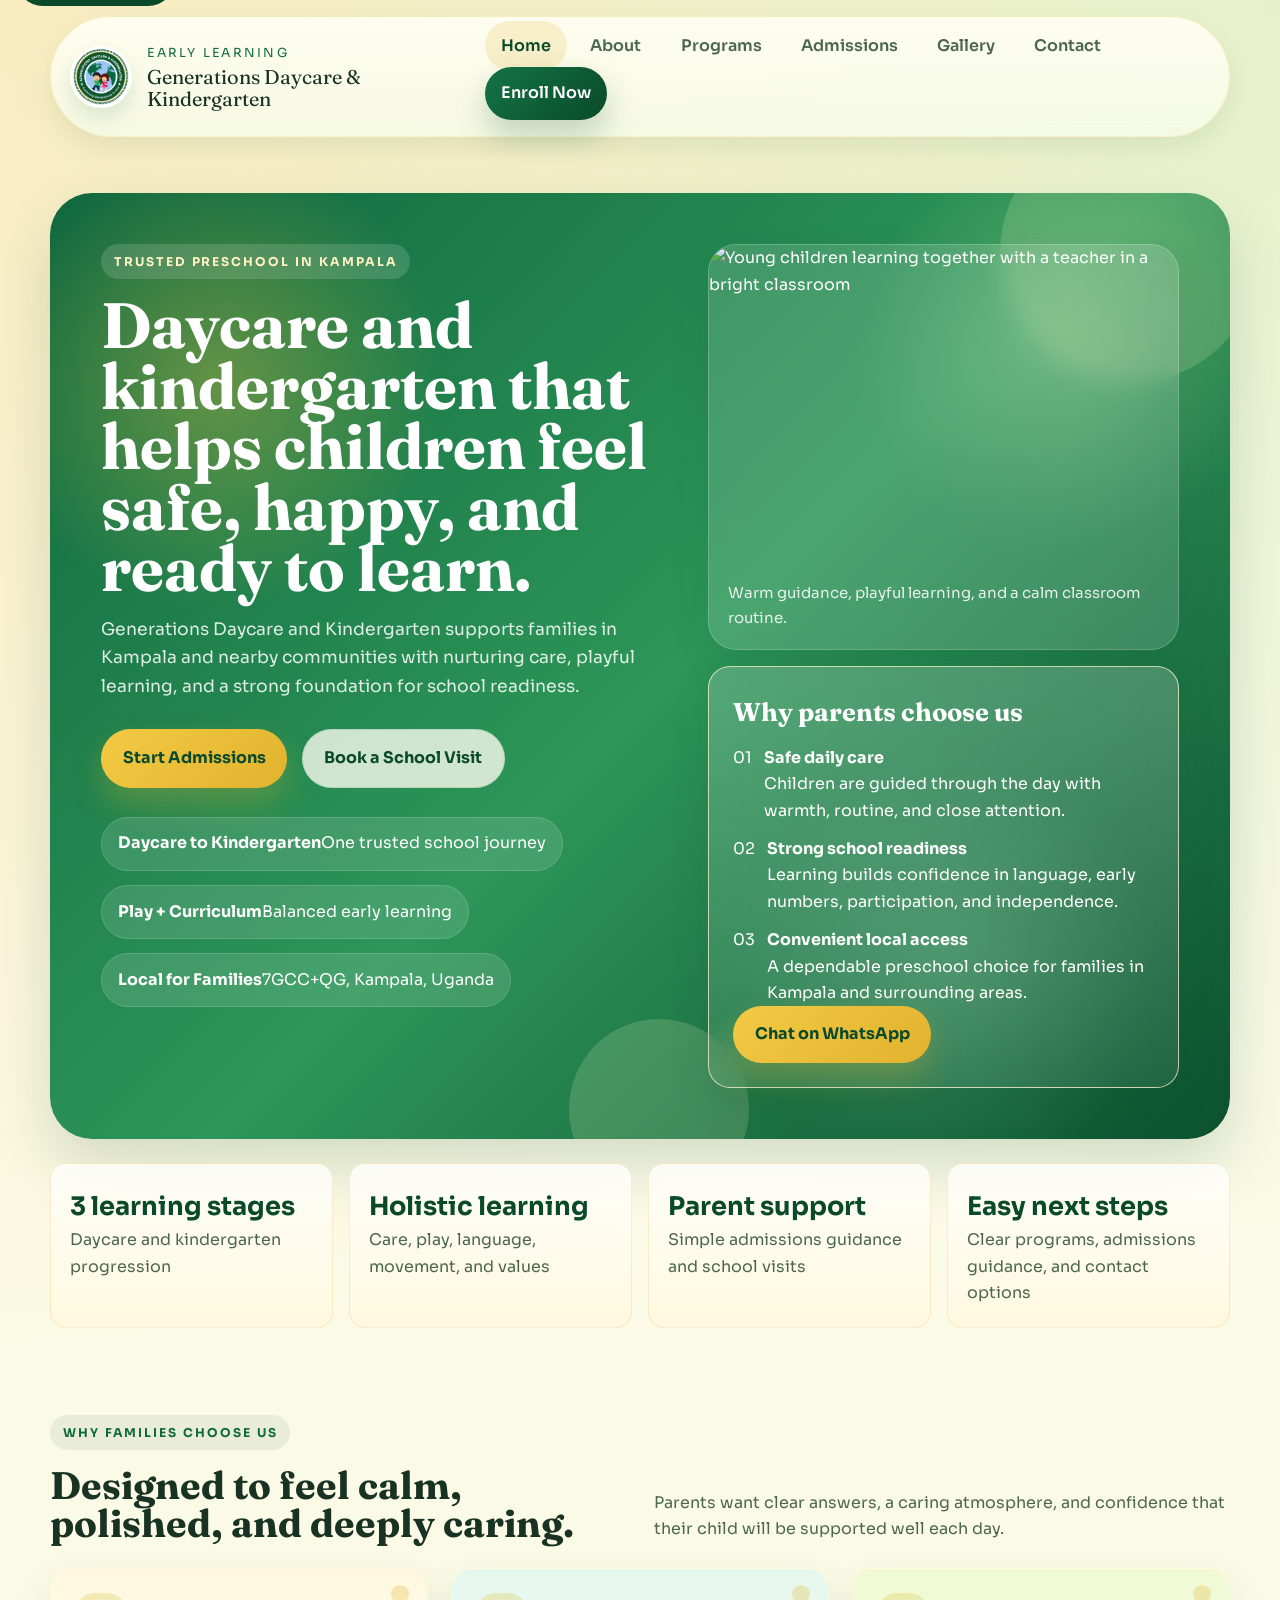
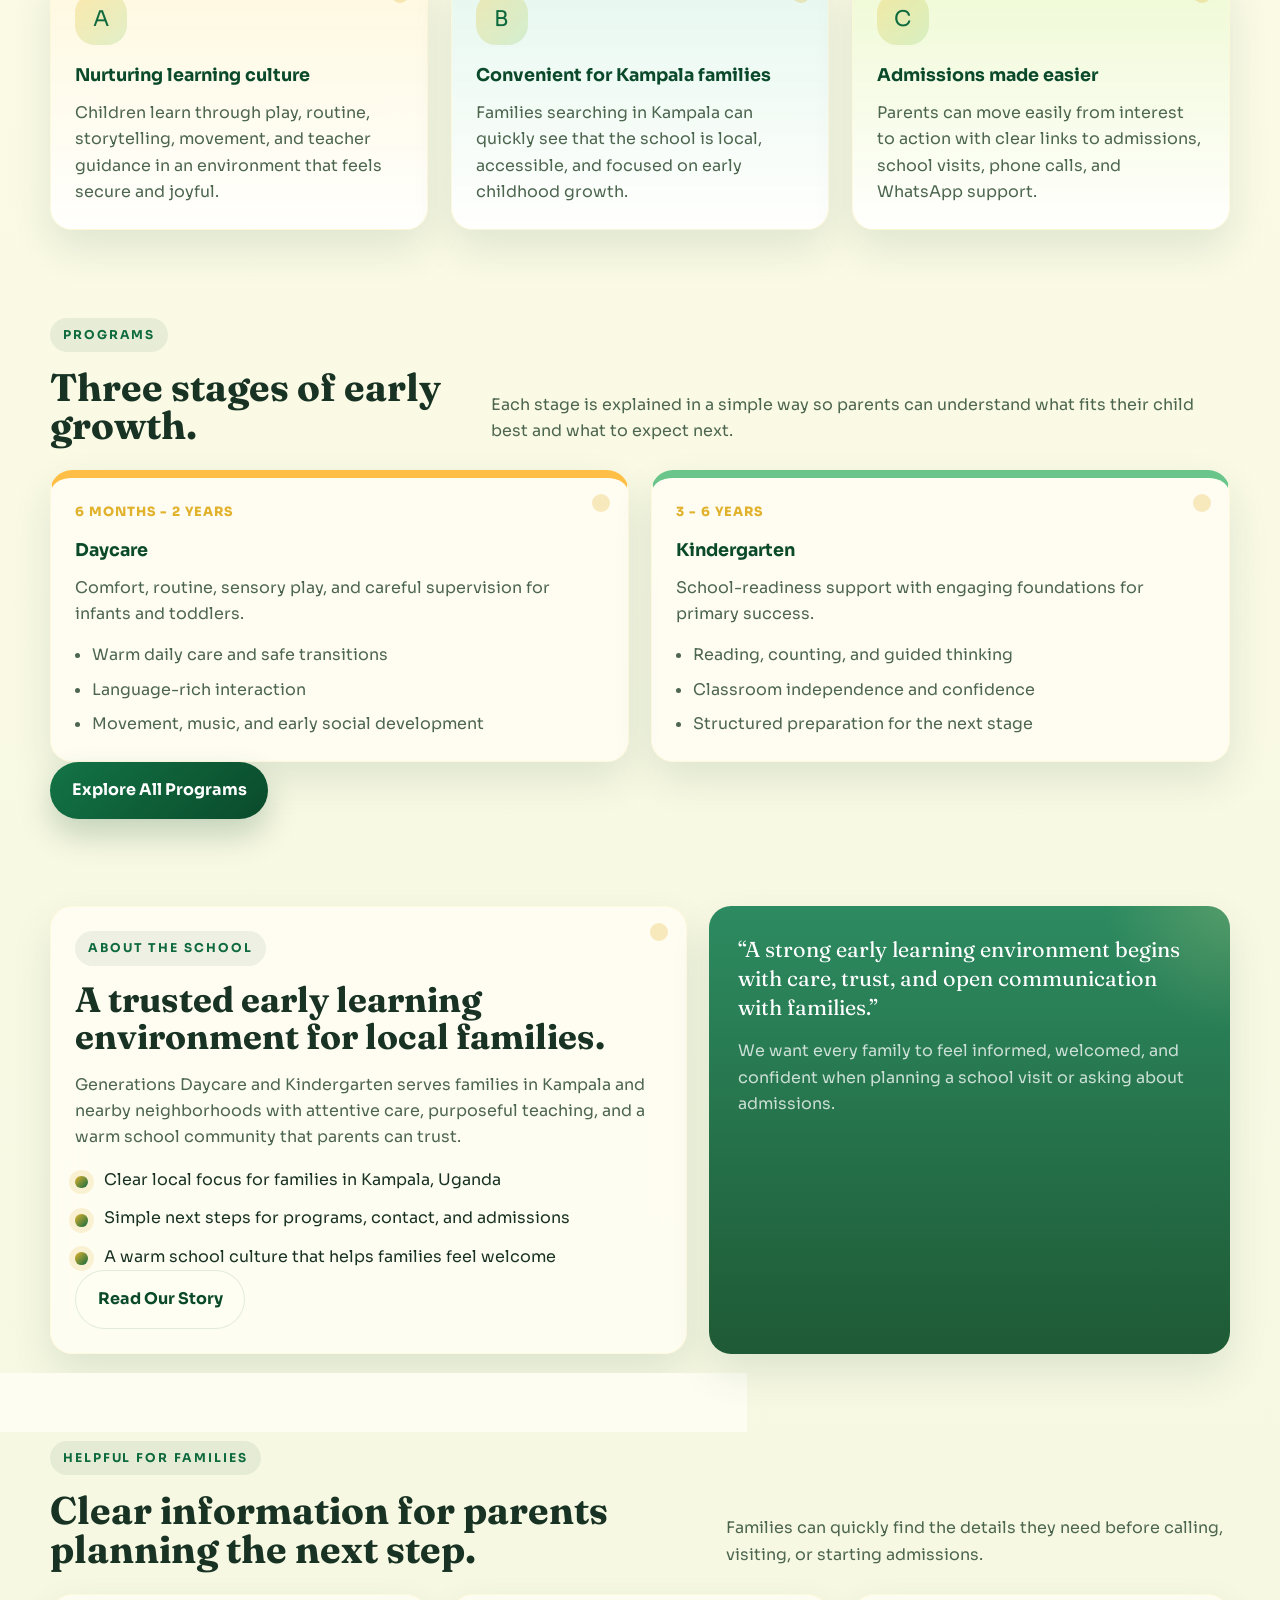
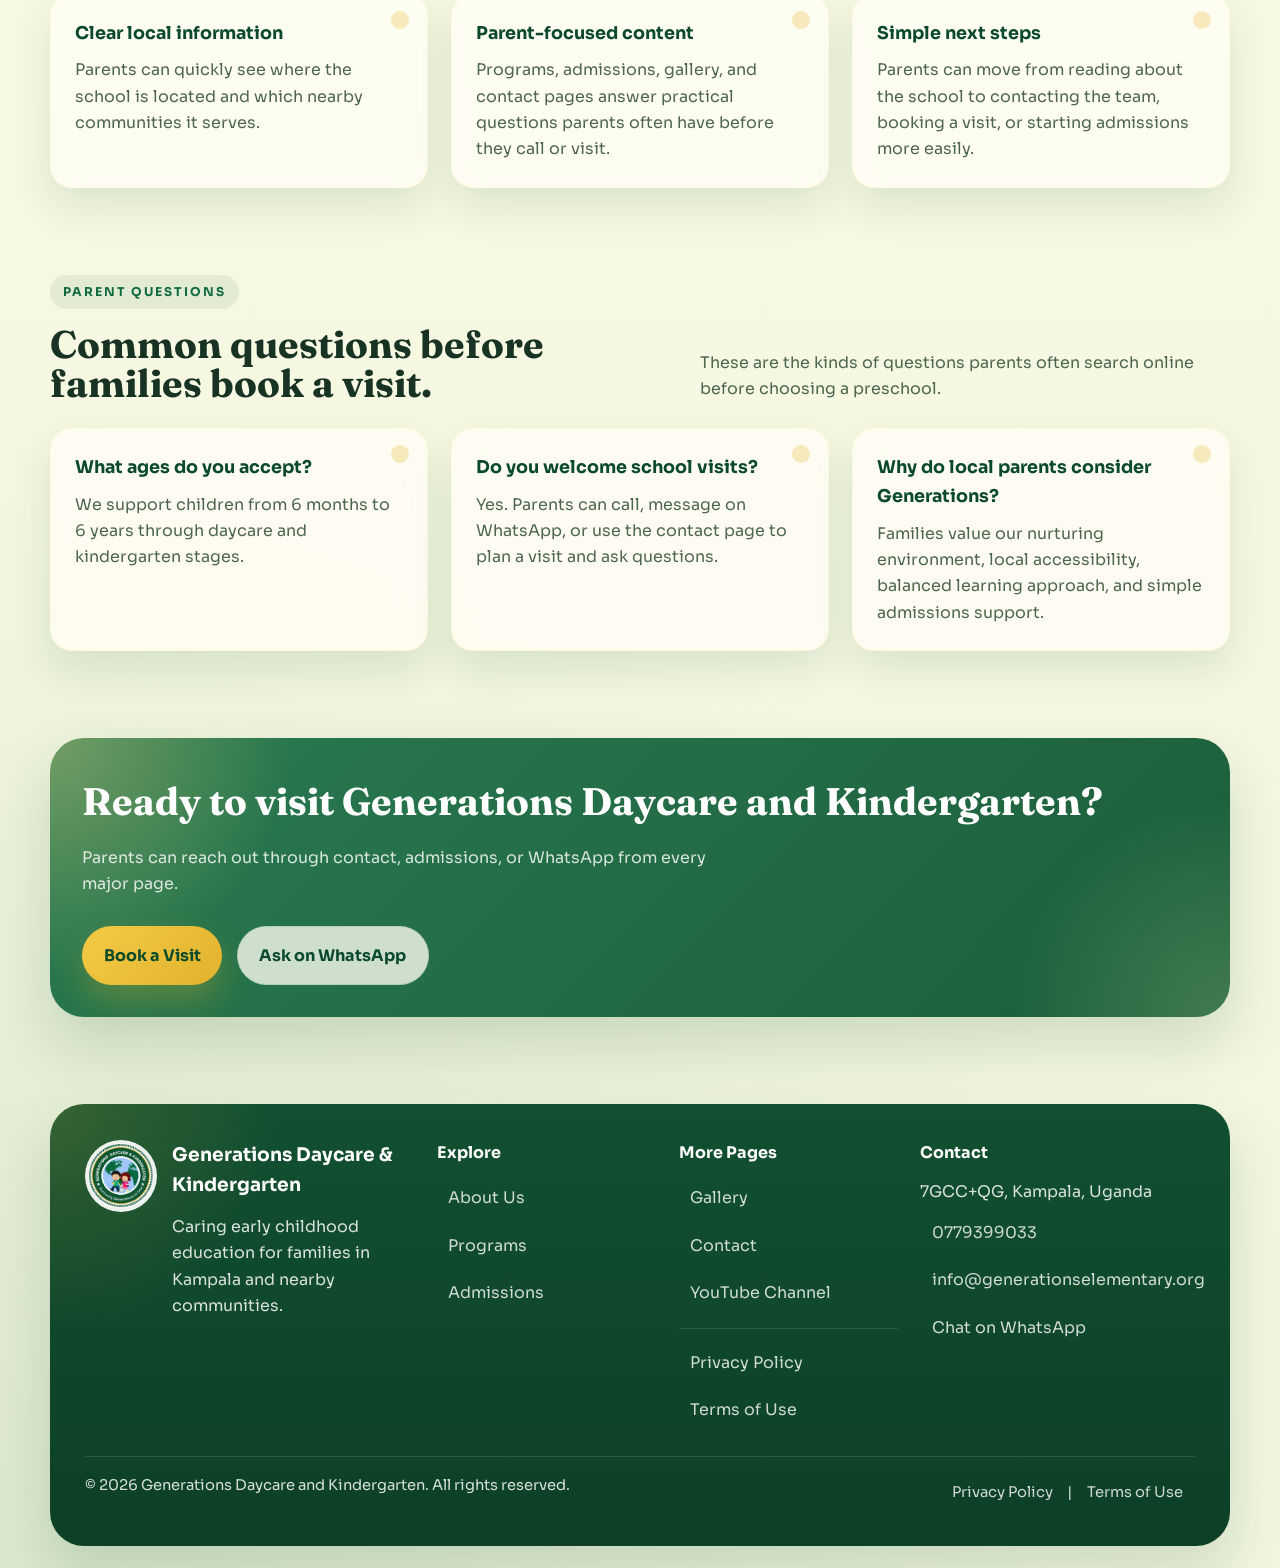
==== index.html @ 91e3a4ac "generations daycare and kindergarten" ====
<!DOCTYPE html>
<html lang="en">
<head>
    <meta charset="UTF-8">
    <meta name="viewport" content="width=device-width, initial-scale=1.0">
    <title>Daycare &amp; Kindergarten in Kampala | Generations Daycare</title>
    <meta name="description" content="Looking for a trusted daycare or kindergarten in Kampala? Generations Daycare and Kindergarten offers nurturing care, playful learning, school readiness, and easy admissions support at 7GCC+QG, Kampala, Uganda.">
    <meta name="keywords" content="daycare in Nalumunye, kindergarten in Bandwe, nursery school Kampala, early childhood education Uganda, Generations Daycare and Kindergarten">
    <meta property="og:title" content="Trusted Daycare &amp; Kindergarten in Kampala | Generations">
    <meta property="og:description" content="Discover a caring preschool in Kampala with daycare, nursery, kindergarten, admissions guidance, and parent-friendly contact options at 7GCC+QG, Kampala, Uganda.">
    <meta property="og:type" content="website">
    <meta property="og:locale" content="en_UG">
    <meta name="theme-color" content="#1e5a35">
    <link rel="preconnect" href="https://fonts.googleapis.com">
    <link rel="preconnect" href="https://fonts.gstatic.com" crossorigin>
    <link href="https://fonts.googleapis.com/css2?family=Fraunces:wght@600;700&family=Sora:wght@400;500;600;700&display=swap" rel="stylesheet">
    <link rel="stylesheet" href="css/styles.css">
    <link rel="stylesheet" href="css/index.css">
    <script type="application/ld+json">
    {
      "@context": "https://schema.org",
      "@type": "Preschool",
      "name": "Generations Daycare and Kindergarten",
      "description": "Early childhood education center in Kampala offering daycare, nursery, and kindergarten programs.",
      "address": {
        "@type": "PostalAddress",
        "streetAddress": "7GCC+QG",
        "addressLocality": "Kampala",
        "addressCountry": "UG"
      },
      "areaServed": ["Kampala", "Uganda"],
      "telephone": "+256779399033",
      "email": "info@generationselementary.org",
      "url": "https://generationselementary.org",
      "sameAs": [
        "https://maps.app.goo.gl/otSAVSasf6trsWTh6?g_st=am",
        "https://www.youtube.com/@GENERATIONSELEMENTARY-y4c"
      ],
      "openingHours": "Mo-Fr 07:30-17:00"
    }
    </script>
    <script type="application/ld+json">
    {
      "@context": "https://schema.org",
      "@type": "FAQPage",
      "mainEntity": [
        {
          "@type": "Question",
          "name": "What age groups does Generations Daycare and Kindergarten serve?",
          "acceptedAnswer": {
            "@type": "Answer",
            "text": "Generations Daycare and Kindergarten serves children from 6 months to 6 years through daycare, nursery, and kindergarten programs."
          }
        },
        {
          "@type": "Question",
          "name": "Where is Generations Daycare and Kindergarten located?",
          "acceptedAnswer": {
            "@type": "Answer",
            "text": "The school serves families in Kampala, Uganda, making it a convenient preschool option for nearby communities."
          }
        },
        {
          "@type": "Question",
          "name": "How can parents ask about admissions or book a visit?",
          "acceptedAnswer": {
            "@type": "Answer",
            "text": "Parents can contact the school by phone, WhatsApp, email, or through the admissions and contact pages to ask questions and plan a school visit."
          }
        }
      ]
    }
    </script>
</head>
<body data-page="home">
    <a class="skip-link" href="#main-content">Skip to content</a>
    <div class="page-shell">
        <header class="site-header">
            <nav class="site-nav" aria-label="Primary">
                <a class="brand" href="index.html">
                    <img class="brand__logo" src="assets/logo.png" alt="Generations Daycare and Kindergarten logo">
                    <span class="brand__text">
                        <span class="brand__eyebrow">Early Learning</span>
                        <span class="brand__name">Generations Daycare &amp; Kindergarten</span>
                    </span>
                </a>
                <button class="nav-toggle" type="button" aria-label="Toggle menu" aria-expanded="false">
                    <span></span>
                    <span></span>
                    <span></span>
                </button>
                <ul class="nav-links">
                    <li><a data-page="home" href="index.html">Home</a></li>
                    <li><a data-page="about" href="about.html">About</a></li>
                    <li><a data-page="programs" href="program.html">Programs</a></li>
                    <li><a data-page="admissions" href="admissions.html">Admissions</a></li>
                    <li><a data-page="gallery" href="gallery.html">Gallery</a></li>
                    <li><a data-page="contact" href="contacts.html">Contact</a></li>
                    <li><a class="button" href="admissions.html">Enroll Now</a></li>
                </ul>
            </nav>
        </header>

        <main id="main-content">
            <section class="hero">
                <div class="container">
                    <div class="hero__panel" data-reveal>
                        <div class="hero__content">
                            <span class="eyebrow">Trusted Preschool In Kampala</span>
                            <h1>Daycare and kindergarten that helps children feel safe, happy, and ready to learn.</h1>
                            <p class="hero__lede">Generations Daycare and Kindergarten supports families in Kampala and nearby communities with nurturing care, playful learning, and a strong foundation for school readiness.</p>
                            <div class="hero__actions">
                                <a class="button-secondary" href="admissions.html">Start Admissions</a>
                                <a class="button-ghost" href="contacts.html">Book a School Visit</a>
                            </div>
                            <ul class="hero-stats">
                                <li><strong>Daycare to Kindergarten</strong><span>One trusted school journey</span></li>
                                <li><strong>Play + Curriculum</strong><span>Balanced early learning</span></li>
                                <li><strong>Local for Families</strong><span>7GCC+QG, Kampala, Uganda</span></li>
                            </ul>
                        </div>
                        <aside class="hero__aside">
                            <figure class="photo-card photo-card--hero">
                                <img src="https://images.unsplash.com/photo-1509062522246-3755977927d7?auto=format&fit=crop&w=900&q=80" alt="Young children learning together with a teacher in a bright classroom">
                                <figcaption>Warm guidance, playful learning, and a calm classroom routine.</figcaption>
                            </figure>
                            <div class="hero-card">
                                <h2>Why parents choose us</h2>
                                <ul>
                                    <li><span>01</span><div><strong>Safe daily care</strong><p>Children are guided through the day with warmth, routine, and close attention.</p></div></li>
                                    <li><span>02</span><div><strong>Strong school readiness</strong><p>Learning builds confidence in language, early numbers, participation, and independence.</p></div></li>
                                    <li><span>03</span><div><strong>Convenient local access</strong><p>A dependable preschool choice for families in Kampala and surrounding areas.</p></div></li>
                                </ul>
                                <a class="button-secondary js-whatsapp-link" href="#">Chat on WhatsApp</a>
                            </div>
                        </aside>
                    </div>
                </div>
            </section>

            <section class="section section--tight">
                <div class="container">
                    <div class="metric-bar" data-reveal>
                        <article class="metric"><strong>3 learning stages</strong><span>Daycare and kindergarten progression</span></article>
                        <article class="metric"><strong>Holistic learning</strong><span>Care, play, language, movement, and values</span></article>
                        <article class="metric"><strong>Parent support</strong><span>Simple admissions guidance and school visits</span></article>
                        <article class="metric"><strong>Easy next steps</strong><span>Clear programs, admissions guidance, and contact options</span></article>
                    </div>
                </div>
            </section>

            <section class="section">
                <div class="container">
                    <div class="section-heading" data-reveal>
                        <div>
                            <span class="eyebrow" style="background: rgba(30, 90, 53, 0.08); color: var(--brand);">Why Families Choose Us</span>
                            <h2>Designed to feel calm, polished, and deeply caring.</h2>
                        </div>
                        <p>Parents want clear answers, a caring atmosphere, and confidence that their child will be supported well each day.</p>
                    </div>
                    <div class="grid-3">
                        <article class="feature-card" data-reveal>
                            <div class="feature-card__icon">A</div>
                            <h3>Nurturing learning culture</h3>
                            <p>Children learn through play, routine, storytelling, movement, and teacher guidance in an environment that feels secure and joyful.</p>
                        </article>
                        <article class="feature-card" data-reveal>
                            <div class="feature-card__icon">B</div>
                            <h3>Convenient for Kampala families</h3>
                            <p>Families searching in Kampala can quickly see that the school is local, accessible, and focused on early childhood growth.</p>
                        </article>
                        <article class="feature-card" data-reveal>
                            <div class="feature-card__icon">C</div>
                            <h3>Admissions made easier</h3>
                            <p>Parents can move easily from interest to action with clear links to admissions, school visits, phone calls, and WhatsApp support.</p>
                        </article>
                    </div>
                </div>
            </section>

            <section class="section">
                <div class="container">
                    <div class="section-heading" data-reveal>
                        <div>
                            <span class="eyebrow" style="background: rgba(30, 90, 53, 0.08); color: var(--brand);">Programs</span>
                            <h2>Three stages of early growth.</h2>
                        </div>
                        <p>Each stage is explained in a simple way so parents can understand what fits their child best and what to expect next.</p>
                    </div>
                    <div class="program-grid">
                        <article class="program-card" data-reveal>
                            <span class="program-card__age">6 months - 2 years</span>
                            <h3>Daycare</h3>
                            <p>Comfort, routine, sensory play, and careful supervision for infants and toddlers.</p>
                            <ul>
                                <li>Warm daily care and safe transitions</li>
                                <li>Language-rich interaction</li>
                                <li>Movement, music, and early social development</li>
                            </ul>
                        </article>
                       
                        <article class="program-card" data-reveal>
                            <span class="program-card__age">3 - 6 years</span>
                            <h3>Kindergarten</h3>
                            <p>School-readiness support with engaging foundations for primary success.</p>
                            <ul>
                                <li>Reading, counting, and guided thinking</li>
                                <li>Classroom independence and confidence</li>
                                <li>Structured preparation for the next stage</li>
                            </ul>
                        </article>
                    </div>
                    <div class="section-actions" data-reveal>
                        <a class="button" href="program.html">Explore All Programs</a>
                    </div>
                </div>
            </section>

            <section class="section">
                <div class="container">
                    <div class="split-panel">
                        <article class="glass-card" data-reveal>
                            <span class="eyebrow" style="background: rgba(30, 90, 53, 0.08); color: var(--brand);">About The School</span>
                            <h2 style="font-family: 'Fraunces', Georgia, serif; font-size: 2.2rem; line-height: 1.05; margin-bottom: 1rem;">A trusted early learning environment for local families.</h2>
                            <p>Generations Daycare and Kindergarten serves families in Kampala and nearby neighborhoods with attentive care, purposeful teaching, and a warm school community that parents can trust.</p>
                            <ul class="check-list" style="margin-top: 1rem;">
                                <li>Clear local focus for families in Kampala, Uganda</li>
                                <li>Simple next steps for programs, contact, and admissions</li>
                                <li>A warm school culture that helps families feel welcome</li>
                            </ul>
                            <div class="section-actions">
                                <a class="button-ghost" href="about.html">Read Our Story</a>
                            </div>
                        </article>
                        <aside class="testimonial" data-reveal>
                            <blockquote>“A strong early learning environment begins with care, trust, and open communication with families.”</blockquote>
                            <p>We want every family to feel informed, welcomed, and confident when planning a school visit or asking about admissions.</p>
                        </aside>
                    </div>
                </div>
            </section>

            <section class="section">
                <div class="container">
                    <div class="section-heading" data-reveal>
                        <div>
                            <span class="eyebrow" style="background: rgba(30, 90, 53, 0.08); color: var(--brand);">Helpful For Families</span>
                            <h2>Clear information for parents planning the next step.</h2>
                        </div>
                        <p>Families can quickly find the details they need before calling, visiting, or starting admissions.</p>
                    </div>
                    <div class="seo-grid">
                        <article class="seo-card" data-reveal>
                            <h3>Clear local information</h3>
                            <p>Parents can quickly see where the school is located and which nearby communities it serves.</p>
                        </article>
                        <article class="seo-card" data-reveal>
                            <h3>Parent-focused content</h3>
                            <p>Programs, admissions, gallery, and contact pages answer practical questions parents often have before they call or visit.</p>
                        </article>
                        <article class="seo-card" data-reveal>
                            <h3>Simple next steps</h3>
                            <p>Parents can move from reading about the school to contacting the team, booking a visit, or starting admissions more easily.</p>
                        </article>
                    </div>
                </div>
            </section>

            <section class="section">
                <div class="container">
                    <div class="section-heading" data-reveal>
                        <div>
                            <span class="eyebrow" style="background: rgba(30, 90, 53, 0.08); color: var(--brand);">Parent Questions</span>
                            <h2>Common questions before families book a visit.</h2>
                        </div>
                        <p>These are the kinds of questions parents often search online before choosing a preschool.</p>
                    </div>
                    <div class="grid-3">
                        <article class="detail-card" data-reveal>
                            <h3>What ages do you accept?</h3>
                            <p>We support children from 6 months to 6 years through daycare and kindergarten stages.</p>
                        </article>
                        <article class="detail-card" data-reveal>
                            <h3>Do you welcome school visits?</h3>
                            <p>Yes. Parents can call, message on WhatsApp, or use the contact page to plan a visit and ask questions.</p>
                        </article>
                        <article class="detail-card" data-reveal>
                            <h3>Why do local parents consider Generations?</h3>
                            <p>Families value our nurturing environment, local accessibility, balanced learning approach, and simple admissions support.</p>
                        </article>
                    </div>
                </div>
            </section>

            <section class="section">
                <div class="container">
                    <div class="cta-band" data-reveal>
                        <h2>Ready to visit Generations Daycare and Kindergarten?</h2>
                        <p>Parents can reach out through contact, admissions, or WhatsApp from every major page.</p>
                        <div class="hero__actions">
                            <a class="button-secondary" href="contacts.html">Book a Visit</a>
                            <a class="button-ghost js-whatsapp-link" href="#">Ask on WhatsApp</a>
                        </div>
                    </div>
                </div>
            </section>
        </main>

        <footer class="footer">
            <div class="footer__inner">
                <div class="footer__grid">
                    <div class="footer-brand">
                        <img class="footer-brand__logo" src="assets/logo.png" alt="Generations Daycare and Kindergarten logo">
                        <div>
                            <h3>Generations Daycare &amp; Kindergarten</h3>
                            <p>Caring early childhood education for families in Kampala and nearby communities.</p>
                        </div>
                    </div>
                    <div>
                        <h4>Explore</h4>
                        <ul class="footer-links">
                            <li><a href="about.html">About Us</a></li>
                            <li><a href="program.html">Programs</a></li>
                            <li><a href="admissions.html">Admissions</a></li>
                        </ul>
                    </div>
                    <div>
                        <h4>More Pages</h4>
                        <ul class="footer-links">
                            <li><a href="gallery.html">Gallery</a></li>
                            <li><a href="contacts.html">Contact</a></li>
                            <li><a href="https://www.youtube.com/@GENERATIONSELEMENTARY-y4c" target="_blank" rel="noopener noreferrer">YouTube Channel</a></li>
                        </ul>
                        <ul class="footer-links footer-links--legal">
                            <li><a href="privacy.html">Privacy Policy</a></li>
                            <li><a href="terms.html">Terms of Use</a></li>
                        </ul>
                    </div>
                    <div>
                        <h4>Contact</h4>
                        <ul class="footer-meta">
                            <li>7GCC+QG, Kampala, Uganda</li>
                            <li><a href="tel:+256779399033">0779399033</a></li>
                            <li><a href="mailto:info@generationselementary.org">info@generationselementary.org</a></li>
                            <li><a class="js-whatsapp-link" href="#">Chat on WhatsApp</a></li>
                        </ul>
                    </div>
                </div>
                <div class="footer__bottom">
                    <p>&copy; 2026 Generations Daycare and Kindergarten. All rights reserved.</p>
                    <p><a href="privacy.html">Privacy Policy</a> | <a href="terms.html">Terms of Use</a></p>
                </div>
            </div>
        </footer>

    </div>
    <script src="js/app.js" defer></script>
</body>
</html>
---- css/styles.css ----
:root {
    --bg: #f7f7e6;
    --surface: rgba(255, 253, 244, 0.88);
    --surface-strong: #fffef3;
    --text: #183223;
    --text-muted: #4d664f;
    --brand: #0f6a3e;
    --brand-deep: #0a4a2b;
    --brand-soft: #d7efcf;
    --accent: #e1b22d;
    --accent-soft: #fff2b0;
    --white: #ffffff;
    --border: rgba(15, 106, 62, 0.15);
    --shadow-lg: 0 28px 60px rgba(10, 74, 43, 0.16);
    --shadow-md: 0 18px 40px rgba(10, 74, 43, 0.11);
    --shadow-sm: 0 12px 24px rgba(10, 74, 43, 0.08);
    --radius-lg: 32px;
    --radius-md: 22px;
    --radius-sm: 16px;
    --container: 1180px;
    --transition: 220ms ease;
}

* {
    box-sizing: border-box;
    margin: 0;
    padding: 0;
}

html {
    scroll-behavior: smooth;
}

body {
    min-height: 100vh;
    font-family: "Sora", "Segoe UI", sans-serif;
    color: var(--text);
    background:
        radial-gradient(circle at top left, rgba(225, 178, 45, 0.22), transparent 28%),
        radial-gradient(circle at top right, rgba(129, 203, 101, 0.2), transparent 26%),
        radial-gradient(circle at bottom left, rgba(15, 106, 62, 0.1), transparent 24%),
        linear-gradient(180deg, #fffce9 0%, #f2f6df 100%);
    line-height: 1.65;
}

body.nav-open {
    overflow: hidden;
}

body::before {
    content: "";
    position: fixed;
    inset: 0;
    background-image:
        linear-gradient(rgba(255, 255, 255, 0.25) 1px, transparent 1px),
        linear-gradient(90deg, rgba(255, 255, 255, 0.2) 1px, transparent 1px);
    background-size: 42px 42px;
    opacity: 0.22;
    pointer-events: none;
    z-index: -2;
}

img {
    max-width: 100%;
    display: block;
}

a {
    color: inherit;
}

button,
input,
select,
textarea {
    font: inherit;
}

.skip-link {
    position: absolute;
    left: 1rem;
    top: -3rem;
    background: var(--brand-deep);
    color: var(--white);
    padding: 0.85rem 1rem;
    border-radius: 999px;
    z-index: 1000;
}

.skip-link:focus {
    top: 1rem;
}

.site-header {
    position: sticky;
    top: 0;
    z-index: 100;
    padding: 1rem 1.25rem 0;
    transition: transform 260ms ease, opacity 260ms ease;
    will-change: transform;
}

.site-nav {
    max-width: var(--container);
    margin: 0 auto;
    padding: 1rem 1.2rem;
    position: relative;
    display: flex;
    align-items: center;
    justify-content: space-between;
    gap: 1rem;
    border: 1px solid rgba(225, 178, 45, 0.18);
    border-radius: 999px;
    background:
        linear-gradient(180deg, rgba(255, 254, 243, 0.92), rgba(246, 251, 230, 0.86));
    backdrop-filter: blur(18px);
    box-shadow: var(--shadow-sm);
}

.brand {
    display: inline-flex;
    align-items: center;
    gap: 0.95rem;
    text-decoration: none;
    min-width: 0;
}

.brand__logo {
    width: 62px;
    height: 62px;
    flex: 0 0 auto;
    object-fit: contain;
    border-radius: 50%;
    background: rgba(255, 255, 255, 0.88);
    box-shadow: 0 10px 20px rgba(10, 74, 43, 0.12);
    padding: 0.18rem;
}

.brand__text {
    min-width: 0;
}

.brand__eyebrow {
    display: block;
    font-size: 0.78rem;
    letter-spacing: 0.18em;
    text-transform: uppercase;
    color: var(--brand);
    margin-bottom: 0.18rem;
}

.brand__name {
    display: block;
    font-family: "Fraunces", Georgia, serif;
    font-size: 1.25rem;
    line-height: 1.1;
}

.nav-toggle {
    display: none;
    width: 48px;
    height: 48px;
    border: 0;
    border-radius: 50%;
    background: var(--brand);
    color: var(--white);
    cursor: pointer;
    transition: transform var(--transition), background var(--transition), box-shadow var(--transition);
    box-shadow: 0 10px 22px rgba(10, 74, 43, 0.18);
}

.nav-toggle span {
    display: block;
    width: 18px;
    height: 2px;
    margin: 4px auto;
    background: currentColor;
    border-radius: 999px;
    transition: transform var(--transition), opacity var(--transition);
}

.nav-toggle:hover,
.nav-toggle:focus-visible {
    background: var(--brand-deep);
    transform: translateY(-1px);
}

.nav-toggle[aria-expanded="true"] {
    background: var(--brand-deep);
}

.nav-toggle[aria-expanded="true"] span:nth-child(1) {
    transform: translateY(6px) rotate(45deg);
}

.nav-toggle[aria-expanded="true"] span:nth-child(2) {
    opacity: 0;
}

.nav-toggle[aria-expanded="true"] span:nth-child(3) {
    transform: translateY(-6px) rotate(-45deg);
}

.nav-links {
    display: flex;
    align-items: center;
    gap: 0.45rem;
    list-style: none;
    flex-wrap: wrap;
}

.nav-links a {
    text-decoration: none;
    padding: 0.85rem 1rem;
    border-radius: 999px;
    color: var(--text-muted);
    font-weight: 600;
    transition: background var(--transition), color var(--transition), transform var(--transition);
}

.nav-links a:not(.button):hover,
.nav-links a:not(.button):focus-visible,
.nav-links a:not(.button).is-active {
    background: rgba(225, 178, 45, 0.18);
    color: var(--brand-deep);
    transform: translateY(-1px);
}

.nav-links .button {
    color: var(--white);
}

.button,
.button-secondary,
.button-ghost {
    display: inline-flex;
    align-items: center;
    justify-content: center;
    gap: 0.6rem;
    text-decoration: none;
    border: 0;
    border-radius: 999px;
    padding: 0.95rem 1.35rem;
    font-weight: 700;
    transition: transform var(--transition), box-shadow var(--transition), background var(--transition), color var(--transition);
}

.button {
    background: linear-gradient(135deg, #137446 0%, var(--brand-deep) 100%);
    color: var(--white);
    box-shadow: 0 16px 32px rgba(10, 74, 43, 0.22);
}

.button-secondary {
    background: linear-gradient(135deg, #f3ca44 0%, var(--accent) 100%);
    color: var(--brand-deep);
    box-shadow: 0 16px 32px rgba(225, 178, 45, 0.28);
}

.button-ghost {
    color: var(--brand-deep);
    background: rgba(255, 254, 243, 0.78);
    border: 1px solid rgba(15, 106, 62, 0.12);
}

.button:hover,
.button-secondary:hover,
.button-ghost:hover,
.button:focus-visible,
.button-secondary:focus-visible,
.button-ghost:focus-visible {
    transform: translateY(-2px);
}

.container {
    width: min(100% - 2rem, var(--container));
    margin: 0 auto;
}

.hero {
    padding: 3.5rem 0 1.5rem;
}

.hero__panel {
    position: relative;
    overflow: hidden;
    display: grid;
    grid-template-columns: 1.1fr 0.9fr;
    gap: 2rem;
    padding: clamp(2rem, 4vw, 4rem);
    border-radius: calc(var(--radius-lg) + 10px);
    background:
        radial-gradient(circle at 80% 15%, rgba(243, 202, 68, 0.38), transparent 20%),
        radial-gradient(circle at 16% 84%, rgba(216, 239, 207, 0.18), transparent 20%),
        linear-gradient(135deg, rgba(10, 74, 43, 0.98), rgba(15, 106, 62, 0.9));
    color: var(--white);
    box-shadow: var(--shadow-lg);
}

.hero__panel::before,
.hero__panel::after {
    content: "";
    position: absolute;
    border-radius: 50%;
    background: rgba(255, 255, 255, 0.07);
}

.hero__panel::before {
    width: 260px;
    height: 260px;
    top: -70px;
    right: -30px;
    animation: floatOrb 8s ease-in-out infinite;
}

.hero__panel::after {
    width: 180px;
    height: 180px;
    bottom: -60px;
    left: 44%;
    animation: floatOrb 10s ease-in-out infinite reverse;
}

.hero__content,
.hero__aside {
    position: relative;
    z-index: 1;
    min-width: 0;
}

.eyebrow {
    display: inline-block;
    margin-bottom: 1rem;
    padding: 0.45rem 0.8rem;
    border-radius: 999px;
    background: rgba(255, 255, 255, 0.14);
    color: #fff3c4;
    text-transform: uppercase;
    letter-spacing: 0.16em;
    font-size: 0.76rem;
    font-weight: 700;
}

.hero h1,
.page-intro h1 {
    font-family: "Fraunces", Georgia, serif;
    font-size: clamp(2.6rem, 5vw, 5rem);
    line-height: 0.95;
    margin-bottom: 1rem;
}

.hero__lede,
.page-intro__lede {
    font-size: 1.08rem;
    max-width: 62ch;
}

.hero__lede {
    color: rgba(255, 255, 255, 0.86);
}

.page-intro__lede,
.section-heading p,
.feature-card p,
.program-card p,
.timeline-card p,
.contact-card p,
.gallery-card p,
.detail-card p,
.seo-card p,
.glass-card p,
.metric span,
.form-note {
    color: var(--text-muted);
}

.hero__actions,
.section-actions,
.hero-stats,
.quick-facts {
    display: flex;
    gap: 0.9rem;
    flex-wrap: wrap;
}

.hero__actions,
.hero-stats {
    margin-top: 1.8rem;
}

.hero-stats,
.quick-facts,
.footer-links,
.footer-meta,
.form-grid,
.nav-links,
.contact-grid,
.program-grid,
.gallery-grid,
.grid-2,
.grid-3,
.grid-4,
.seo-grid {
    list-style: none;
}

.hero-stats li,
.quick-facts li {
    border-radius: 999px;
    padding: 0.8rem 1rem;
    background: rgba(255, 255, 255, 0.12);
    border: 1px solid rgba(255, 255, 255, 0.14);
}

.hero-card,
.glass-card,
.feature-card,
.program-card,
.timeline-card,
.contact-card,
.gallery-card,
.detail-card,
.seo-card {
    border-radius: var(--radius-md);
    background: var(--surface);
    backdrop-filter: blur(16px);
    border: 1px solid rgba(255, 247, 214, 0.72);
    box-shadow: var(--shadow-md);
}

.glass-card,
.feature-card,
.program-card,
.timeline-card,
.contact-card,
.detail-card,
.seo-card {
    position: relative;
}

.glass-card::before,
.feature-card::before,
.program-card::before,
.timeline-card::before,
.contact-card::before,
.detail-card::before,
.seo-card::before {
    content: "";
    position: absolute;
    top: 16px;
    right: 18px;
    width: 18px;
    height: 18px;
    border-radius: 50%;
    background: rgba(225, 178, 45, 0.28);
}

.hero-card,
.glass-card,
.feature-card,
.program-card,
.timeline-card,
.contact-card,
.detail-card,
.seo-card {
    padding: 1.5rem;
}

.hero-card {
    background: linear-gradient(180deg, rgba(255, 255, 255, 0.2), rgba(255, 255, 255, 0.08));
    color: var(--white);
}

.hero-card h2,
.section-heading h2,
.cta-band h2 {
    font-family: "Fraunces", Georgia, serif;
}

.hero-card h2 {
    font-size: 1.6rem;
    margin-bottom: 0.75rem;
}

.photo-card {
    overflow: hidden;
    border-radius: calc(var(--radius-lg) - 4px);
    background: rgba(255, 255, 255, 0.92);
    border: 1px solid rgba(255, 255, 255, 0.2);
    box-shadow: var(--shadow-md);
}

.photo-card img {
    width: 100%;
    min-height: 320px;
    object-fit: cover;
}

.photo-card figcaption {
    padding: 1rem 1.15rem 1.1rem;
    color: var(--text-muted);
    font-size: 0.94rem;
}

.photo-card--hero {
    margin-bottom: 1rem;
    background: rgba(255, 255, 255, 0.14);
    backdrop-filter: blur(12px);
}

.photo-card--hero figcaption {
    color: rgba(255, 255, 255, 0.86);
}

.hero-card ul,
.check-list,
.timeline,
.contact-list {
    list-style: none;
    display: grid;
    gap: 0.75rem;
}

.hero-card li {
    display: flex;
    gap: 0.75rem;
    align-items: flex-start;
}

.grid-2,
.contact-grid {
    display: grid;
    grid-template-columns: repeat(2, minmax(0, 1fr));
    gap: 1.4rem;
}

.grid-3,
.seo-grid,
.gallery-grid {
    display: grid;
    grid-template-columns: repeat(3, minmax(0, 1fr));
    gap: 1.4rem;
}

.program-grid {
    display: grid;
    grid-template-columns: repeat(2, minmax(0, 1fr));
    gap: 1.4rem;
}

.grid-4 {
    display: grid;
    grid-template-columns: repeat(4, minmax(0, 1fr));
    gap: 1.4rem;
}

.section {
    padding: 1.2rem 0 4.25rem;
}

.section--tight {
    padding-top: 0;
}

.section-heading {
    display: flex;
    justify-content: space-between;
    gap: 1rem;
    align-items: end;
    margin-bottom: 1.6rem;
}

.section-heading h2 {
    font-size: clamp(2rem, 3vw, 3.2rem);
    line-height: 1;
}

.section-heading > * {
    min-width: 0;
}

.metric-bar {
    display: flex;
    gap: 1rem;
    flex-wrap: wrap;
}

.metric {
    flex: 1 1 180px;
    padding: 1.3rem 1.2rem;
    border-radius: var(--radius-sm);
    background: linear-gradient(180deg, rgba(255, 255, 245, 0.86), rgba(242, 250, 228, 0.9));
    border: 1px solid var(--border);
}

.metric strong {
    display: block;
    font-size: 1.6rem;
    color: var(--brand-deep);
}

.feature-card__icon,
.contact-card__icon {
    width: 52px;
    height: 52px;
    display: inline-grid;
    place-items: center;
    margin-bottom: 1rem;
    border-radius: 20px;
    background: linear-gradient(135deg, rgba(243, 202, 68, 0.34), rgba(129, 203, 101, 0.24));
    color: var(--brand);
    font-size: 1.35rem;
}

.feature-card h3,
.program-card h3,
.timeline-card h3,
.contact-card h3,
.gallery-card h3,
.detail-card h3,
.seo-card h3 {
    font-size: 1.1rem;
    margin-bottom: 0.6rem;
    color: var(--brand-deep);
}

.page-intro {
    padding: 3.2rem 0 0.8rem;
}

.page-intro__panel {
    padding: clamp(2rem, 4vw, 3.2rem);
    border-radius: calc(var(--radius-lg) + 4px);
    background:
        radial-gradient(circle at 82% 18%, rgba(243, 202, 68, 0.34), transparent 17%),
        radial-gradient(circle at 15% 84%, rgba(129, 203, 101, 0.18), transparent 20%),
        linear-gradient(135deg, rgba(255, 254, 243, 0.94), rgba(240, 248, 222, 0.86));
    border: 1px solid rgba(255, 245, 205, 0.7);
    box-shadow: var(--shadow-md);
}

.split-panel {
    display: grid;
    grid-template-columns: 1.1fr 0.9fr;
    gap: 1.4rem;
}

.split-panel > *,
.grid-2 > *,
.grid-3 > *,
.grid-4 > *,
.program-grid > *,
.gallery-grid > *,
.contact-grid > *,
.seo-grid > *,
.footer__grid > * {
    min-width: 0;
}

.check-list li,
.timeline li,
.contact-list li {
    padding-left: 1.8rem;
    position: relative;
}

.check-list li::before,
.timeline li::before,
.contact-list li::before {
    content: "";
    position: absolute;
    left: 0;
    top: 0.55rem;
    width: 0.8rem;
    height: 0.8rem;
    border-radius: 50%;
    background: linear-gradient(135deg, var(--accent), var(--brand));
    box-shadow: 0 0 0 6px rgba(225, 178, 45, 0.16);
}

.program-card__age {
    display: block;
    margin-bottom: 0.8rem;
    color: var(--accent);
    font-weight: 800;
    text-transform: uppercase;
    letter-spacing: 0.08em;
    font-size: 0.8rem;
}

.program-card ul,
.detail-card ul,
.seo-card ul {
    margin-top: 0.9rem;
    padding-left: 1.05rem;
    color: var(--text-muted);
}

.program-card li + li,
.detail-card li + li,
.seo-card li + li,
.footer-links li + li,
.footer-meta li + li {
    margin-top: 0.5rem;
}

.legal-note {
    margin-top: 1rem;
    font-size: 0.92rem;
    color: var(--text-muted);
}

.legal-note a {
    color: var(--brand-deep);
    font-weight: 700;
}

.testimonial {
    padding: 1.8rem;
    border-radius: var(--radius-md);
    background:
        radial-gradient(circle at top right, rgba(243, 202, 68, 0.22), transparent 18%),
        linear-gradient(180deg, rgba(15, 106, 62, 0.97), rgba(10, 74, 43, 0.94));
    color: var(--white);
    box-shadow: var(--shadow-md);
}

.testimonial blockquote {
    font-family: "Fraunces", Georgia, serif;
    font-size: 1.35rem;
    line-height: 1.35;
}

.testimonial p {
    margin-top: 1rem;
    color: rgba(255, 255, 255, 0.76);
}

.gallery-card {
    overflow: hidden;
    padding: 0;
}

.gallery-card__visual {
    position: relative;
    min-height: 220px;
    padding: 1.5rem;
    display: flex;
    align-items: end;
    overflow: hidden;
}

.gallery-card__visual img {
    position: absolute;
    inset: 0;
    width: 100%;
    height: 100%;
    object-fit: cover;
}

.gallery-card__visual::before {
    content: "";
    position: absolute;
    inset: 0;
    background: linear-gradient(180deg, rgba(10, 74, 43, 0.06), rgba(10, 74, 43, 0.62));
}

.gallery-card__visual .eyebrow {
    position: relative;
    z-index: 1;
}

.gallery-card__body {
    padding: 1.35rem 1.4rem 1.5rem;
}

.form-panel {
    padding: 1.6rem;
}

.form-grid {
    display: grid;
    grid-template-columns: repeat(2, minmax(0, 1fr));
    gap: 1rem;
}

.field {
    display: grid;
    gap: 0.45rem;
}

.field--full {
    grid-column: 1 / -1;
}

.field label {
    font-weight: 700;
    color: var(--brand-deep);
}

.field small {
    color: var(--text-muted);
    font-size: 0.86rem;
    line-height: 1.45;
}

.field input,
.field select,
.field textarea {
    width: 100%;
    padding: 0.95rem 1rem;
    border-radius: 18px;
    border: 1px solid rgba(18, 59, 35, 0.14);
    background: rgba(255, 255, 255, 0.88);
    color: var(--text);
    outline: none;
    transition: border-color var(--transition), box-shadow var(--transition), background var(--transition);
}

.field input::placeholder,
.field textarea::placeholder {
    color: rgba(77, 102, 79, 0.72);
}

.field input:focus,
.field select:focus,
.field textarea:focus {
    border-color: rgba(15, 106, 62, 0.32);
    background: rgba(255, 255, 255, 0.98);
    box-shadow: 0 0 0 4px rgba(15, 106, 62, 0.08);
}

.field textarea {
    min-height: 140px;
    resize: vertical;
}

.form-shell {
    display: grid;
    gap: 1.35rem;
}

.form-section {
    border: 1px solid rgba(15, 106, 62, 0.12);
    border-radius: 24px;
    padding: 1.1rem;
    background: rgba(255, 255, 255, 0.56);
}

.form-section legend {
    padding: 0 0.5rem;
    font-family: "Fraunces", Georgia, serif;
    font-size: 1.02rem;
    color: var(--brand-deep);
}

.form-actions {
    display: flex;
    flex-wrap: wrap;
    align-items: center;
    gap: 0.9rem;
}

.form-status {
    min-height: 1.4rem;
    color: var(--brand-deep);
    font-size: 0.92rem;
}

.form-status.is-success {
    color: var(--brand-deep);
}

.form-status.is-error {
    color: #9b2c2c;
}

.form-sidecard {
    display: grid;
    gap: 1rem;
    padding: 1.4rem;
    border-radius: var(--radius-md);
    background: linear-gradient(180deg, rgba(255, 254, 246, 0.9), rgba(244, 249, 231, 0.84));
    border: 1px solid rgba(15, 106, 62, 0.1);
}

.form-sidecard ul {
    list-style: none;
    display: grid;
    gap: 0.7rem;
}

.form-sidecard li {
    padding-left: 1.1rem;
    position: relative;
}

.form-sidecard li::before {
    content: "";
    position: absolute;
    left: 0;
    top: 0.72rem;
    width: 0.42rem;
    height: 0.42rem;
    border-radius: 50%;
    background: var(--accent);
}

.map-card iframe {
    width: 100%;
    min-height: 360px;
    border: 0;
    border-radius: var(--radius-md);
}

.cta-band {
    padding: 2rem;
    border-radius: calc(var(--radius-lg) + 2px);
    background:
        radial-gradient(circle at top left, rgba(243, 202, 68, 0.3), transparent 22%),
        radial-gradient(circle at bottom right, rgba(215, 239, 207, 0.14), transparent 20%),
        linear-gradient(135deg, #0d5a34, #127546);
    color: var(--white);
    box-shadow: var(--shadow-lg);
}

.cta-band h2 {
    font-size: clamp(1.9rem, 3vw, 3rem);
    margin-bottom: 0.7rem;
}

.cta-band p {
    color: rgba(255, 255, 255, 0.82);
    max-width: 54ch;
}

.footer {
    margin-top: 1.2rem;
    padding: 0 1rem 1.4rem;
}

.footer__inner {
    width: min(100%, var(--container));
    margin: 0 auto;
    padding: 2.2rem;
    border-radius: calc(var(--radius-lg) + 2px);
    background:
        radial-gradient(circle at top left, rgba(243, 202, 68, 0.16), transparent 18%),
        linear-gradient(180deg, rgba(10, 74, 43, 0.97), rgba(8, 60, 34, 0.98));
    color: rgba(255, 255, 255, 0.84);
    box-shadow: var(--shadow-lg);
}

.footer__grid {
    display: grid;
    grid-template-columns: 1.2fr 0.8fr 0.8fr 1fr;
    gap: 1.4rem;
}

.footer h3,
.footer h4 {
    color: var(--white);
    margin-bottom: 0.8rem;
}

.footer a {
    text-decoration: none;
    transition: color var(--transition), background var(--transition), transform var(--transition), box-shadow var(--transition), border-color var(--transition);
}

.footer-links a,
.footer-meta a,
.footer__bottom a {
    display: inline-flex;
    align-items: center;
    gap: 0.35rem;
    padding: 0.35rem 0.65rem;
    border-radius: 999px;
    color: rgba(255, 255, 255, 0.8);
    border: 1px solid transparent;
}

.footer-links a:hover,
.footer-meta a:hover,
.footer__bottom a:hover,
.footer-links a:focus-visible,
.footer-meta a:focus-visible,
.footer__bottom a:focus-visible {
    color: var(--white);
    background: rgba(255, 255, 255, 0.1);
    border-color: rgba(255, 255, 255, 0.16);
    transform: translateY(-1px);
}

.footer-links a:active,
.footer-meta a:active,
.footer__bottom a:active {
    transform: translateY(0);
    background: rgba(243, 202, 68, 0.18);
    border-color: rgba(243, 202, 68, 0.28);
}

.footer-links a.is-active,
.footer-meta a.is-active,
.footer__bottom a.is-active {
    color: var(--white);
    background: linear-gradient(135deg, rgba(243, 202, 68, 0.22), rgba(255, 255, 255, 0.08));
    border-color: rgba(243, 202, 68, 0.34);
    box-shadow: 0 10px 18px rgba(0, 0, 0, 0.12);
}

.footer-links--legal {
    margin-top: 0.9rem;
    padding-top: 0.9rem;
    border-top: 1px solid rgba(255, 255, 255, 0.12);
}

.footer-brand {
    display: flex;
    align-items: flex-start;
    gap: 0.9rem;
}

.footer-brand__logo {
    width: 72px;
    height: 72px;
    flex: 0 0 auto;
    border-radius: 50%;
    background: rgba(255, 255, 255, 0.92);
    padding: 0.2rem;
}

.footer__bottom {
    margin-top: 1.6rem;
    padding-top: 1rem;
    border-top: 1px solid rgba(255, 255, 255, 0.12);
    display: flex;
    justify-content: space-between;
    gap: 1rem;
    flex-wrap: wrap;
    font-size: 0.92rem;
}

@media (max-width: 1180px) {
    .hero__panel {
        gap: 1.5rem;
        padding: clamp(1.75rem, 3vw, 3rem);
    }

    .footer__grid {
        grid-template-columns: 1.15fr 0.85fr 0.85fr 1fr;
    }
}

.reveal {
    opacity: 0;
    transform: translateY(24px);
    transition: opacity 700ms ease, transform 700ms ease;
}

.reveal.is-visible {
    opacity: 1;
    transform: translateY(0);
}

@keyframes floatOrb {
    0%,
    100% {
        transform: translate3d(0, 0, 0);
    }
    50% {
        transform: translate3d(0, 16px, 0);
    }
}

@media (max-width: 980px) {
    .site-header.is-hidden {
        transform: translateY(calc(-100% - 0.75rem));
        opacity: 0.98;
    }

    body.nav-open::after {
        content: "";
        position: fixed;
        inset: 0;
        background: rgba(24, 50, 35, 0.18);
        backdrop-filter: blur(6px);
        z-index: 90;
    }

    .hero__panel,
    .grid-2,
    .grid-3,
    .grid-4,
    .contact-grid,
    .program-grid,
    .seo-grid,
    .gallery-grid,
    .split-panel,
    .footer__grid {
        grid-template-columns: 1fr;
    }

    .section-heading {
        align-items: start;
        flex-direction: column;
    }

    .section-heading h2 {
        max-width: 16ch;
    }

    .hero h1,
    .page-intro h1 {
        font-size: clamp(2.35rem, 7vw, 4rem);
    }

    .hero__lede,
    .page-intro__lede {
        font-size: 1rem;
    }

    .hero-stats li,
    .quick-facts li {
        border-radius: 22px;
    }

    .photo-card img {
        min-height: 280px;
    }

    .form-section,
    .form-sidecard,
    .timeline-card,
    .detail-card,
    .feature-card,
    .program-card,
    .contact-card,
    .seo-card,
    .glass-card {
        padding: 1.25rem;
    }

    .map-card iframe {
        min-height: 300px;
    }

    .site-nav {
        border-radius: 30px;
        align-items: center;
        flex-wrap: nowrap;
    }

    .brand {
        width: auto;
        flex: 1 1 auto;
        min-width: 0;
    }

    .nav-toggle {
        display: inline-grid;
        place-items: center;
        flex: 0 0 auto;
        position: relative;
        z-index: 2;
    }

    .nav-links {
        position: absolute;
        top: calc(100% + 0.75rem);
        left: 0;
        right: 0;
        width: 100%;
        display: flex;
        flex-direction: column;
        align-items: stretch;
        gap: 0.35rem;
        padding: 0.85rem;
        border: 1px solid rgba(15, 106, 62, 0.12);
        border-radius: 24px;
        background: linear-gradient(180deg, rgba(255, 254, 243, 0.98), rgba(244, 249, 229, 0.96));
        box-shadow: 0 22px 42px rgba(10, 74, 43, 0.16);
        backdrop-filter: blur(18px);
        opacity: 0;
        visibility: hidden;
        pointer-events: none;
        transform: translateY(-10px) scale(0.98);
        transform-origin: top center;
        transition: opacity var(--transition), transform var(--transition), visibility var(--transition);
        max-height: min(70vh, 420px);
        overflow-y: auto;
        z-index: 101;
    }

    .nav-links.is-open {
        opacity: 1;
        visibility: visible;
        pointer-events: auto;
        transform: translateY(0) scale(1);
    }

    .nav-links a,
    .nav-links .button {
        width: 100%;
        justify-content: center;
        border-radius: 18px;
        padding-block: 0.95rem;
    }

    .nav-links a:not(.button) {
        background: rgba(255, 255, 255, 0.72);
    }

    .nav-links .button {
        margin-top: 0.3rem;
    }
}

@media (max-width: 720px) {
    .site-header {
        padding-inline: 0.8rem;
    }

    .hero {
        padding-top: 2.1rem;
        padding-bottom: 1rem;
    }

    .container {
        width: min(100% - 1.2rem, var(--container));
    }

    .site-nav {
        padding: 0.85rem 0.95rem;
        border-radius: 24px;
    }

    .brand {
        gap: 0.7rem;
    }

    .brand__logo {
        width: 54px;
        height: 54px;
    }

    .brand__name {
        font-size: 1.02rem;
    }

    .brand__eyebrow {
        font-size: 0.68rem;
        letter-spacing: 0.14em;
    }

    .nav-links {
        top: calc(100% + 0.65rem);
        border-radius: 20px;
        padding: 0.75rem;
    }

    .hero__panel,
    .page-intro__panel,
    .cta-band,
    .footer__inner {
        border-radius: 24px;
    }

    .hero__panel {
        padding: 1.35rem;
        gap: 1.15rem;
    }

    .hero h1,
    .page-intro h1 {
        font-size: clamp(2rem, 8vw, 3rem);
        line-height: 1;
    }

    .hero__actions,
    .section-actions {
        gap: 0.7rem;
    }

    .hero__actions .button,
    .hero__actions .button-secondary,
    .hero__actions .button-ghost,
    .section-actions .button,
    .section-actions .button-secondary,
    .section-actions .button-ghost {
        width: 100%;
    }

    .hero-stats {
        gap: 0.7rem;
    }

    .hero-stats li,
    .quick-facts li {
        width: 100%;
        border-radius: 20px;
    }

    .page-intro {
        padding-top: 2.4rem;
    }

    .page-intro__panel,
    .cta-band,
    .form-panel,
    .form-sidecard {
        padding: 1.25rem;
    }

    .section {
        padding: 1rem 0 3.2rem;
    }

    .section-heading {
        margin-bottom: 1.2rem;
    }

    .section-heading h2 {
        font-size: clamp(1.7rem, 7vw, 2.4rem);
        max-width: none;
    }

    .form-grid {
        grid-template-columns: 1fr;
    }

    .form-actions {
        align-items: stretch;
    }

    .form-actions .button {
        width: 100%;
    }

    .photo-card img,
    .gallery-card__visual,
    .map-card iframe {
        min-height: 240px;
    }

    .metric {
        flex-basis: 100%;
    }

    .metric strong {
        font-size: 1.35rem;
    }

    .footer__inner {
        padding: 1.5rem;
    }

    .footer-brand {
        align-items: center;
    }

    .footer-brand__logo {
        width: 62px;
        height: 62px;
    }

    .footer__bottom {
        flex-direction: column;
        align-items: flex-start;
    }
}

@media (max-width: 560px) {
    body {
        line-height: 1.55;
    }

    .site-header {
        padding-top: 0.75rem;
        padding-inline: 0.55rem;
    }

    .container {
        width: min(100% - 0.85rem, var(--container));
    }

    .site-nav {
        padding: 0.72rem 0.8rem;
    }

    .brand__logo {
        width: 48px;
        height: 48px;
    }

    .brand__name {
        font-size: 0.92rem;
    }

    .nav-toggle {
        width: 44px;
        height: 44px;
    }

    .hero__panel,
    .page-intro__panel,
    .cta-band,
    .footer__inner,
    .form-panel,
    .form-sidecard {
        padding: 1rem;
    }

    .hero h1,
    .page-intro h1 {
        font-size: clamp(1.75rem, 8.2vw, 2.5rem);
    }

    .eyebrow {
        font-size: 0.68rem;
        letter-spacing: 0.12em;
        padding: 0.4rem 0.7rem;
    }

    .button,
    .button-secondary,
    .button-ghost {
        width: 100%;
        padding: 0.9rem 1rem;
    }

    .hero-card,
    .glass-card,
    .feature-card,
    .program-card,
    .timeline-card,
    .contact-card,
    .detail-card,
    .seo-card {
        padding: 1rem;
    }

    .form-section {
        padding: 0.9rem;
        border-radius: 18px;
    }

    .field input,
    .field select,
    .field textarea {
        padding: 0.9rem;
        border-radius: 16px;
    }

    .photo-card img,
    .gallery-card__visual,
    .map-card iframe {
        min-height: 210px;
    }

    .gallery-card__body {
        padding: 1.05rem;
    }

    .footer-links a,
    .footer-meta a,
    .footer__bottom a {
        padding-inline: 0.45rem;
    }
}

@media (prefers-reduced-motion: reduce) {
    html {
        scroll-behavior: auto;
    }

    *,
    *::before,
    *::after {
        animation-duration: 0.01ms !important;
        animation-iteration-count: 1 !important;
        transition-duration: 0.01ms !important;
    }

    .reveal {
        opacity: 1;
        transform: none;
    }
}
---- css/index.css ----
body[data-page="home"] {
    --page-tint: #fff7d9;
}

body[data-page="home"] .hero__panel {
    background:
        radial-gradient(circle at 14% 20%, rgba(243, 202, 68, 0.34), transparent 18%),
        radial-gradient(circle at 86% 16%, rgba(214, 241, 175, 0.26), transparent 16%),
        radial-gradient(circle at 76% 82%, rgba(154, 220, 183, 0.24), transparent 18%),
        linear-gradient(135deg, #10683e 0%, #2d9658 52%, #0c512f 100%);
}

body[data-page="home"] .hero__panel::before,
body[data-page="home"] .hero__panel::after {
    background: rgba(255, 244, 199, 0.16);
}

body[data-page="home"] .metric {
    background: linear-gradient(180deg, rgba(255, 255, 255, 0.78), rgba(255, 248, 222, 0.92));
    border-color: rgba(217, 164, 65, 0.2);
}

body[data-page="home"] .feature-card:nth-child(1) {
    background: linear-gradient(180deg, rgba(255, 248, 222, 0.96), rgba(255, 255, 255, 0.9));
}

body[data-page="home"] .feature-card:nth-child(2) {
    background: linear-gradient(180deg, rgba(228, 247, 238, 0.96), rgba(255, 255, 255, 0.9));
}

body[data-page="home"] .feature-card:nth-child(3) {
    background: linear-gradient(180deg, rgba(238, 249, 210, 0.96), rgba(255, 255, 255, 0.9));
}

body[data-page="home"] .program-card:nth-child(1) {
    border-top: 8px solid #ffbf47;
}

body[data-page="home"] .program-card:nth-child(2) {
    border-top: 8px solid #69c58a;
}

body[data-page="home"] .program-card:nth-child(3) {
    border-top: 8px solid #98c43c;
}

body[data-page="home"] .testimonial {
    background:
        radial-gradient(circle at top right, rgba(255, 229, 142, 0.18), transparent 18%),
        linear-gradient(180deg, #2d8b61, #1e5a35);
}

body[data-page="home"] .cta-band {
    background:
        radial-gradient(circle at top left, rgba(255, 225, 138, 0.34), transparent 20%),
        radial-gradient(circle at bottom right, rgba(214, 241, 175, 0.2), transparent 18%),
        linear-gradient(135deg, #2a7b51, #1c5d3a);
}
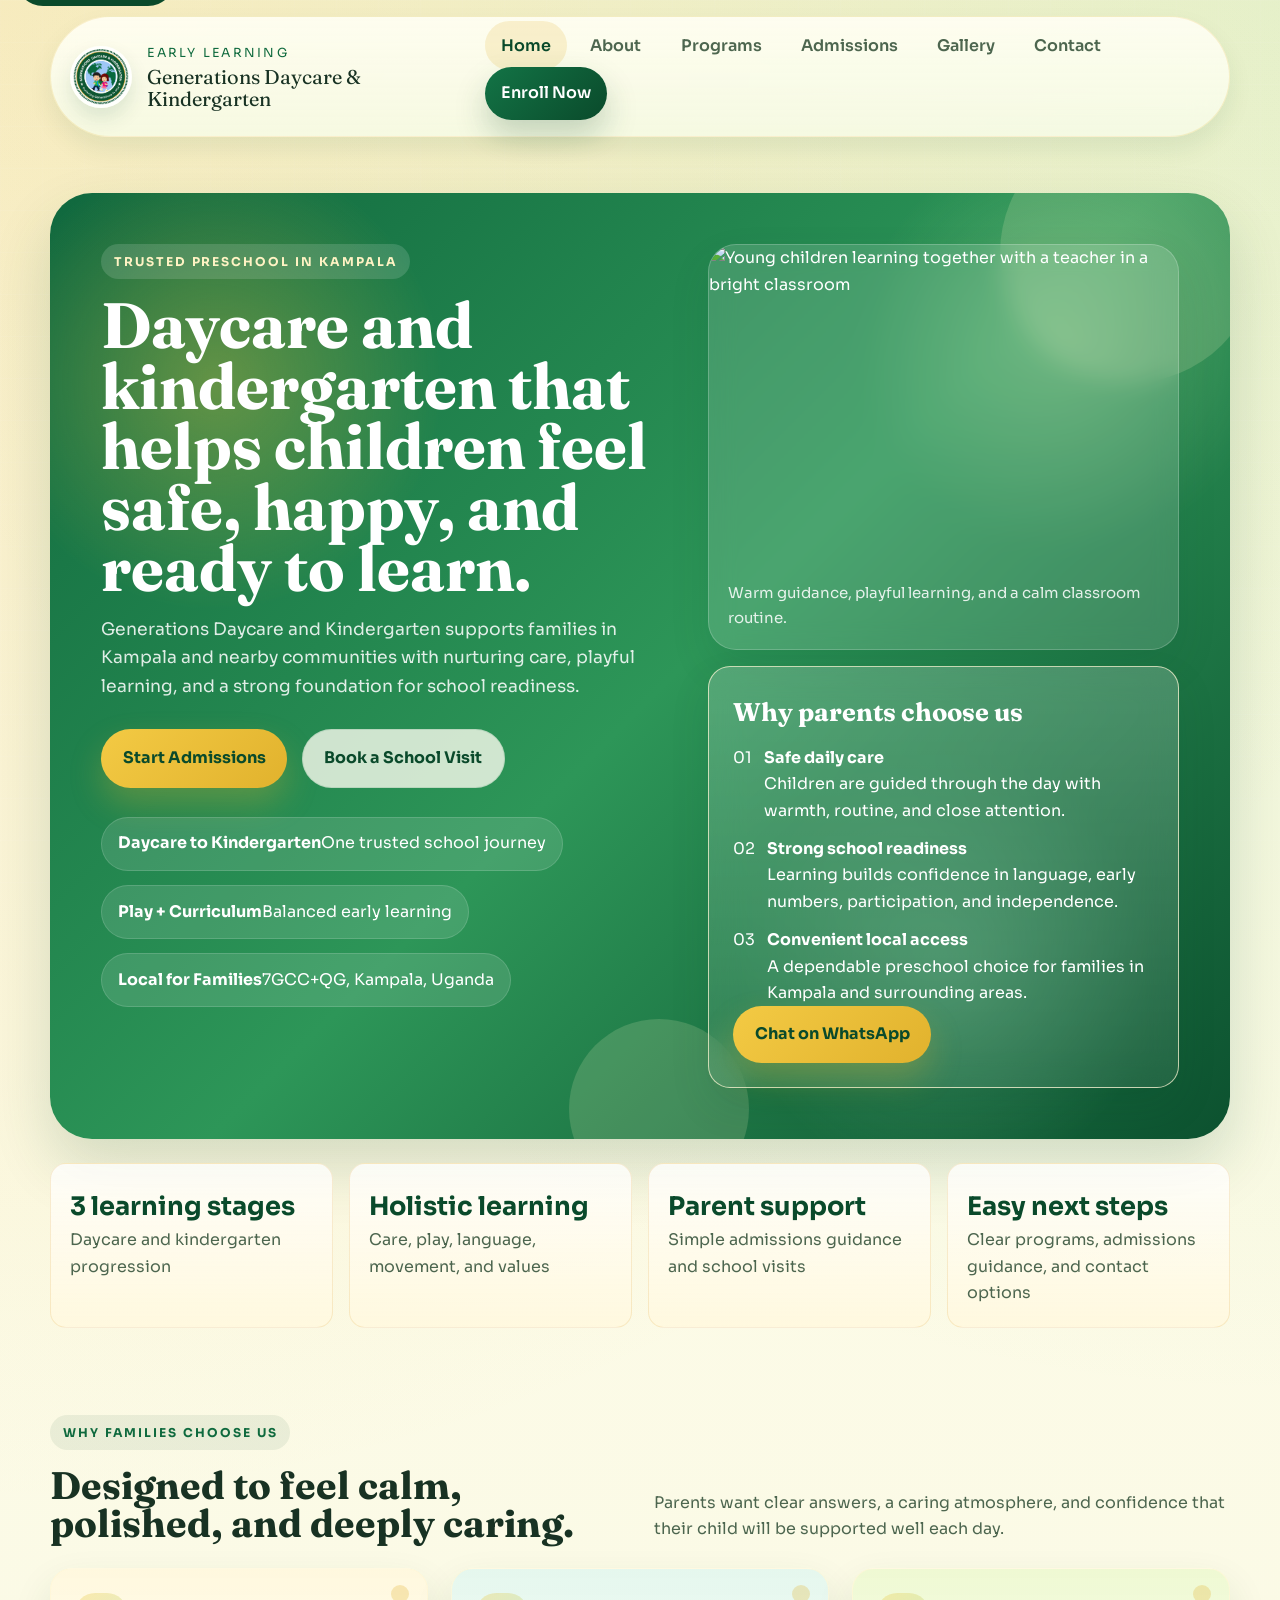
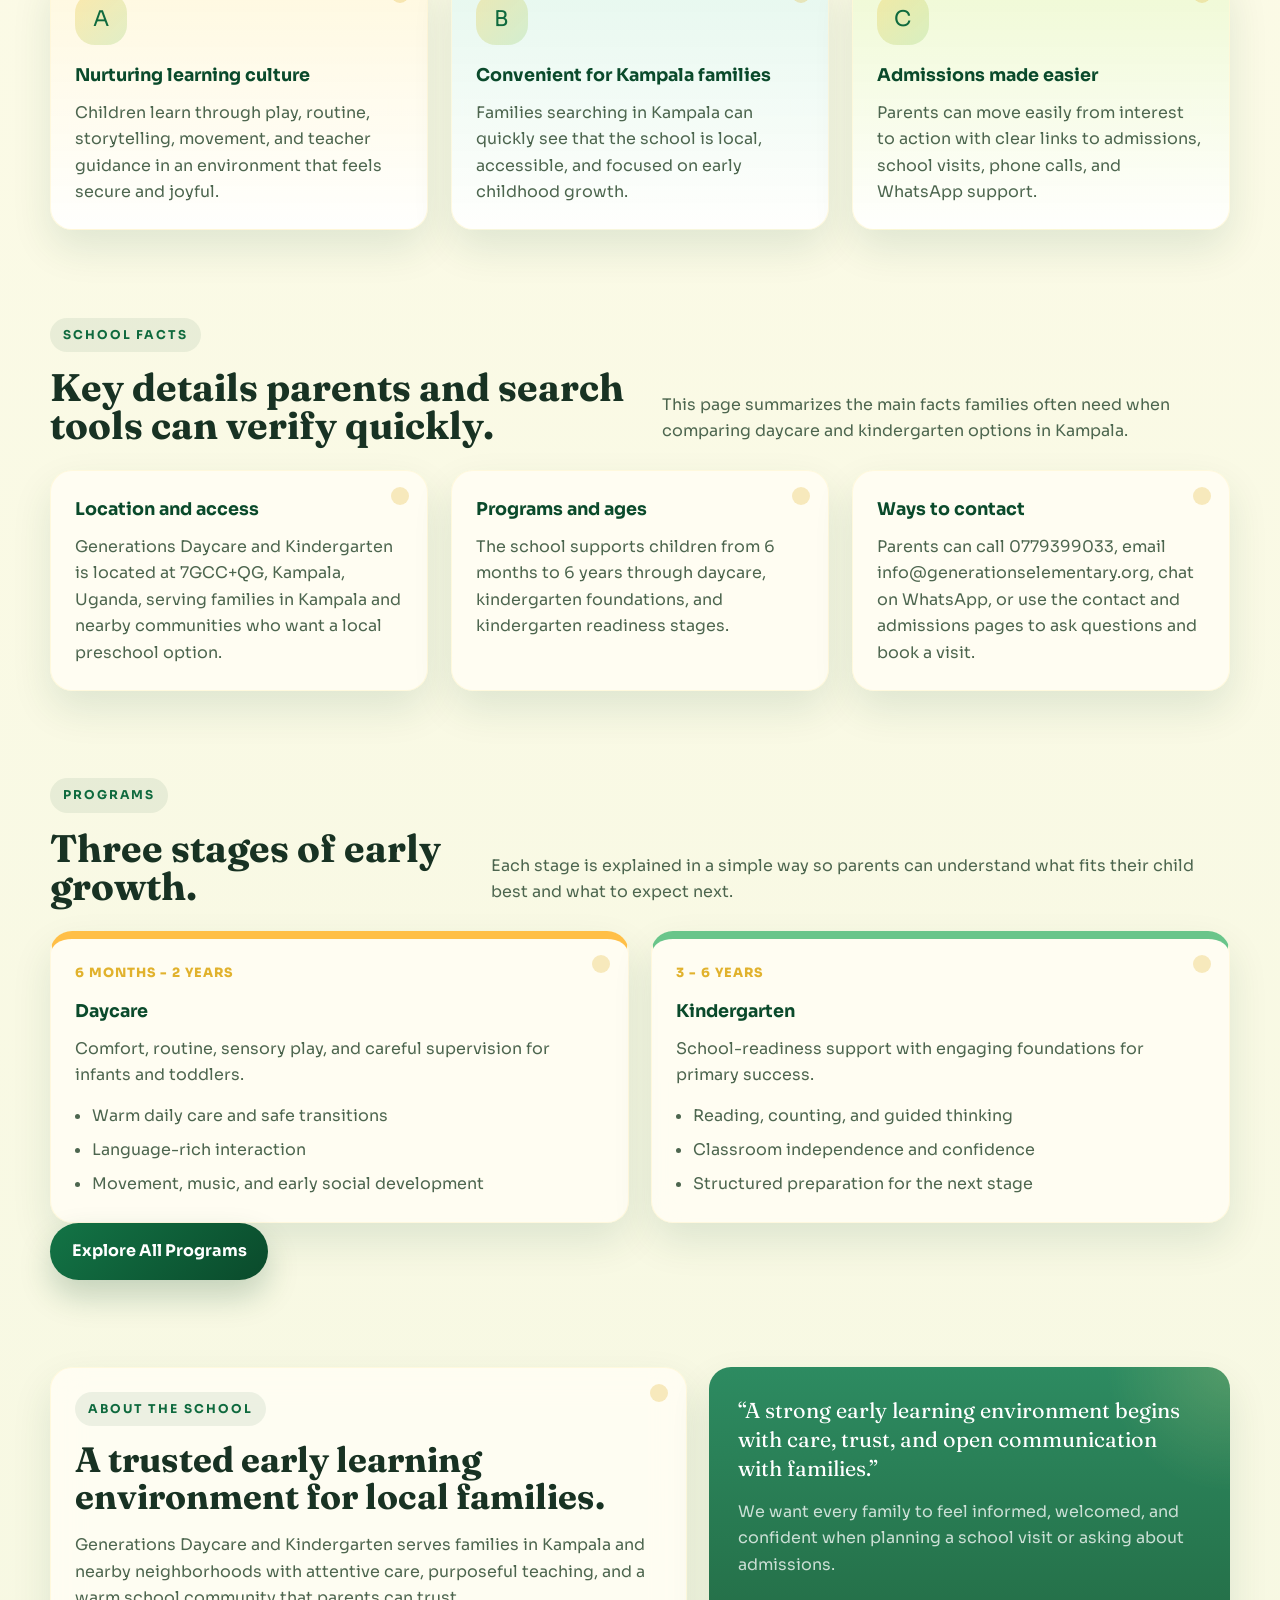
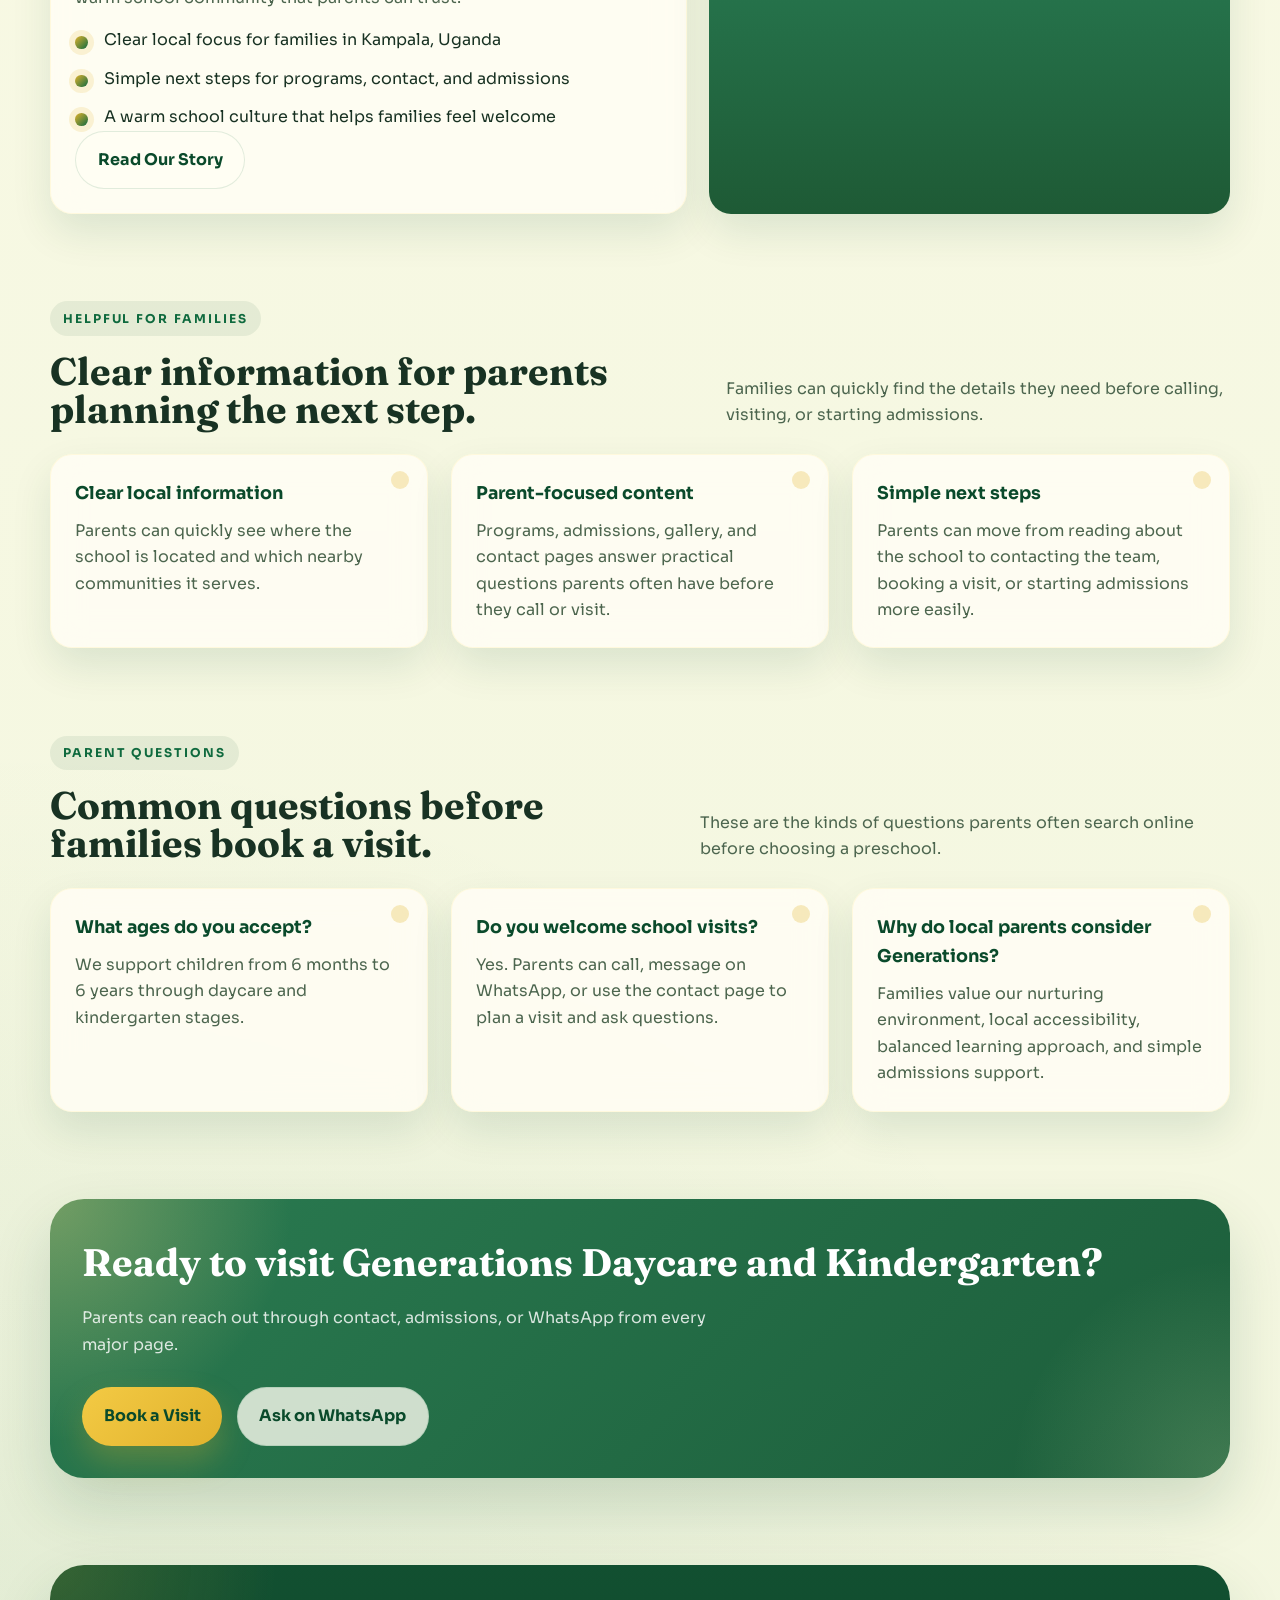
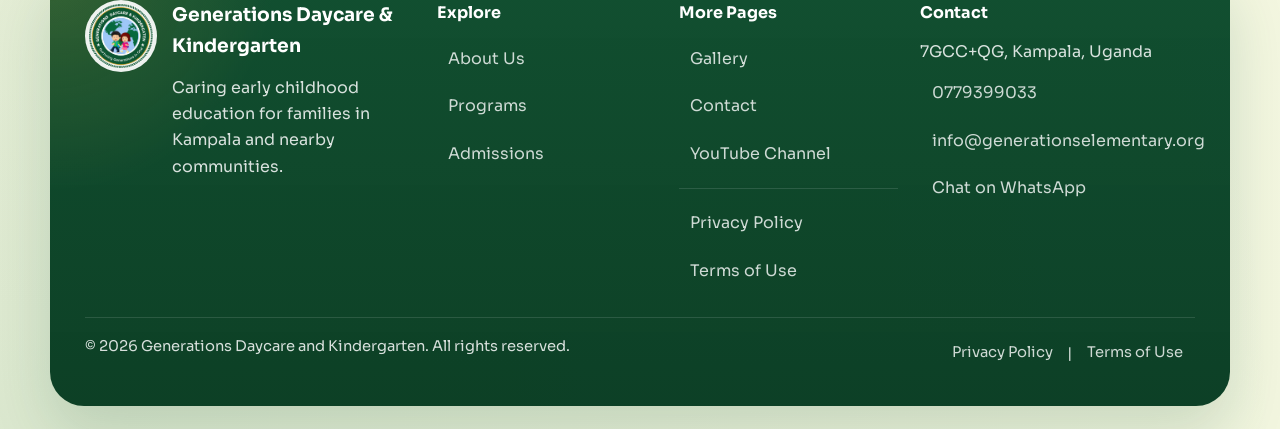
==== commit d95538d1: "form submission" ====
--- a/index.html
+++ b/index.html
@@ -5,11 +5,20 @@
     <meta name="viewport" content="width=device-width, initial-scale=1.0">
     <title>Daycare &amp; Kindergarten in Kampala | Generations Daycare</title>
     <meta name="description" content="Looking for a trusted daycare or kindergarten in Kampala? Generations Daycare and Kindergarten offers nurturing care, playful learning, school readiness, and easy admissions support at 7GCC+QG, Kampala, Uganda.">
-    <meta name="keywords" content="daycare in Nalumunye, kindergarten in Bandwe, nursery school Kampala, early childhood education Uganda, Generations Daycare and Kindergarten">
+    <meta name="keywords" content="daycare in Kampala, kindergarten in Kampala, preschool Kampala Uganda, nursery school Kampala, early childhood education Uganda, Generations Daycare and Kindergarten">
+    <meta name="robots" content="index, follow, max-image-preview:large, max-snippet:-1, max-video-preview:-1">
+    <link rel="canonical" href="https://generationselementary.org/">
     <meta property="og:title" content="Trusted Daycare &amp; Kindergarten in Kampala | Generations">
     <meta property="og:description" content="Discover a caring preschool in Kampala with daycare, nursery, kindergarten, admissions guidance, and parent-friendly contact options at 7GCC+QG, Kampala, Uganda.">
     <meta property="og:type" content="website">
     <meta property="og:locale" content="en_UG">
+    <meta property="og:url" content="https://generationselementary.org/">
+    <meta property="og:site_name" content="Generations Daycare and Kindergarten">
+    <meta name="twitter:card" content="summary_large_image">
+    <meta name="twitter:title" content="Trusted Daycare &amp; Kindergarten in Kampala | Generations">
+    <meta name="twitter:description" content="Daycare, nursery, kindergarten, admissions guidance, and contact details for families in Kampala, Uganda.">
+    <meta name="geo.region" content="UG-C">
+    <meta name="geo.placename" content="Kampala">
     <meta name="theme-color" content="#1e5a35">
     <link rel="preconnect" href="https://fonts.googleapis.com">
     <link rel="preconnect" href="https://fonts.gstatic.com" crossorigin>
@@ -19,7 +28,20 @@
     <script type="application/ld+json">
     {
       "@context": "https://schema.org",
+      "@graph": [
+        {
+          "@type": "WebSite",
+          "@id": "https://generationselementary.org/#website",
+          "url": "https://generationselementary.org/",
+          "name": "Generations Daycare and Kindergarten",
+          "inLanguage": "en",
+          "publisher": {
+            "@id": "https://generationselementary.org/#school"
+          }
+        },
+        {
       "@type": "Preschool",
+      "@id": "https://generationselementary.org/#school",
       "name": "Generations Daycare and Kindergarten",
       "description": "Early childhood education center in Kampala offering daycare, nursery, and kindergarten programs.",
       "address": {
@@ -37,6 +59,25 @@
         "https://www.youtube.com/@GENERATIONSELEMENTARY-y4c"
       ],
       "openingHours": "Mo-Fr 07:30-17:00"
+        },
+        {
+          "@type": "WebPage",
+          "@id": "https://generationselementary.org/#webpage",
+          "url": "https://generationselementary.org/",
+          "name": "Daycare & Kindergarten in Kampala | Generations Daycare",
+          "isPartOf": {
+            "@id": "https://generationselementary.org/#website"
+          },
+          "about": {
+            "@id": "https://generationselementary.org/#school"
+          },
+          "primaryImageOfPage": {
+            "@type": "ImageObject",
+            "url": "https://images.unsplash.com/photo-1509062522246-3755977927d7?auto=format&fit=crop&w=900&q=80"
+          },
+          "description": "Homepage for Generations Daycare and Kindergarten in Kampala, with programs, admissions guidance, local information, and contact options."
+        }
+      ]
     }
     </script>
     <script type="application/ld+json">
@@ -57,7 +98,7 @@
           "name": "Where is Generations Daycare and Kindergarten located?",
           "acceptedAnswer": {
             "@type": "Answer",
-            "text": "The school serves families in Kampala, Uganda, making it a convenient preschool option for nearby communities."
+            "text": "Generations Daycare and Kindergarten is located at 7GCC+QG, Kampala, Uganda, serving families in Kampala and nearby communities."
           }
         },
         {
@@ -182,6 +223,32 @@
                 <div class="container">
                     <div class="section-heading" data-reveal>
                         <div>
+                            <span class="eyebrow" style="background: rgba(30, 90, 53, 0.08); color: var(--brand);">School Facts</span>
+                            <h2>Key details parents and search tools can verify quickly.</h2>
+                        </div>
+                        <p>This page summarizes the main facts families often need when comparing daycare and kindergarten options in Kampala.</p>
+                    </div>
+                    <div class="grid-3">
+                        <article class="detail-card" data-reveal>
+                            <h3>Location and access</h3>
+                            <p>Generations Daycare and Kindergarten is located at 7GCC+QG, Kampala, Uganda, serving families in Kampala and nearby communities who want a local preschool option.</p>
+                        </article>
+                        <article class="detail-card" data-reveal>
+                            <h3>Programs and ages</h3>
+                            <p>The school supports children from 6 months to 6 years through daycare, kindergarten foundations, and kindergarten readiness stages.</p>
+                        </article>
+                        <article class="detail-card" data-reveal>
+                            <h3>Ways to contact</h3>
+                            <p>Parents can call 0779399033, email info@generationselementary.org, chat on WhatsApp, or use the contact and admissions pages to ask questions and book a visit.</p>
+                        </article>
+                    </div>
+                </div>
+            </section>
+
+            <section class="section">
+                <div class="container">
+                    <div class="section-heading" data-reveal>
+                        <div>
                             <span class="eyebrow" style="background: rgba(30, 90, 53, 0.08); color: var(--brand);">Programs</span>
                             <h2>Three stages of early growth.</h2>
                         </div>
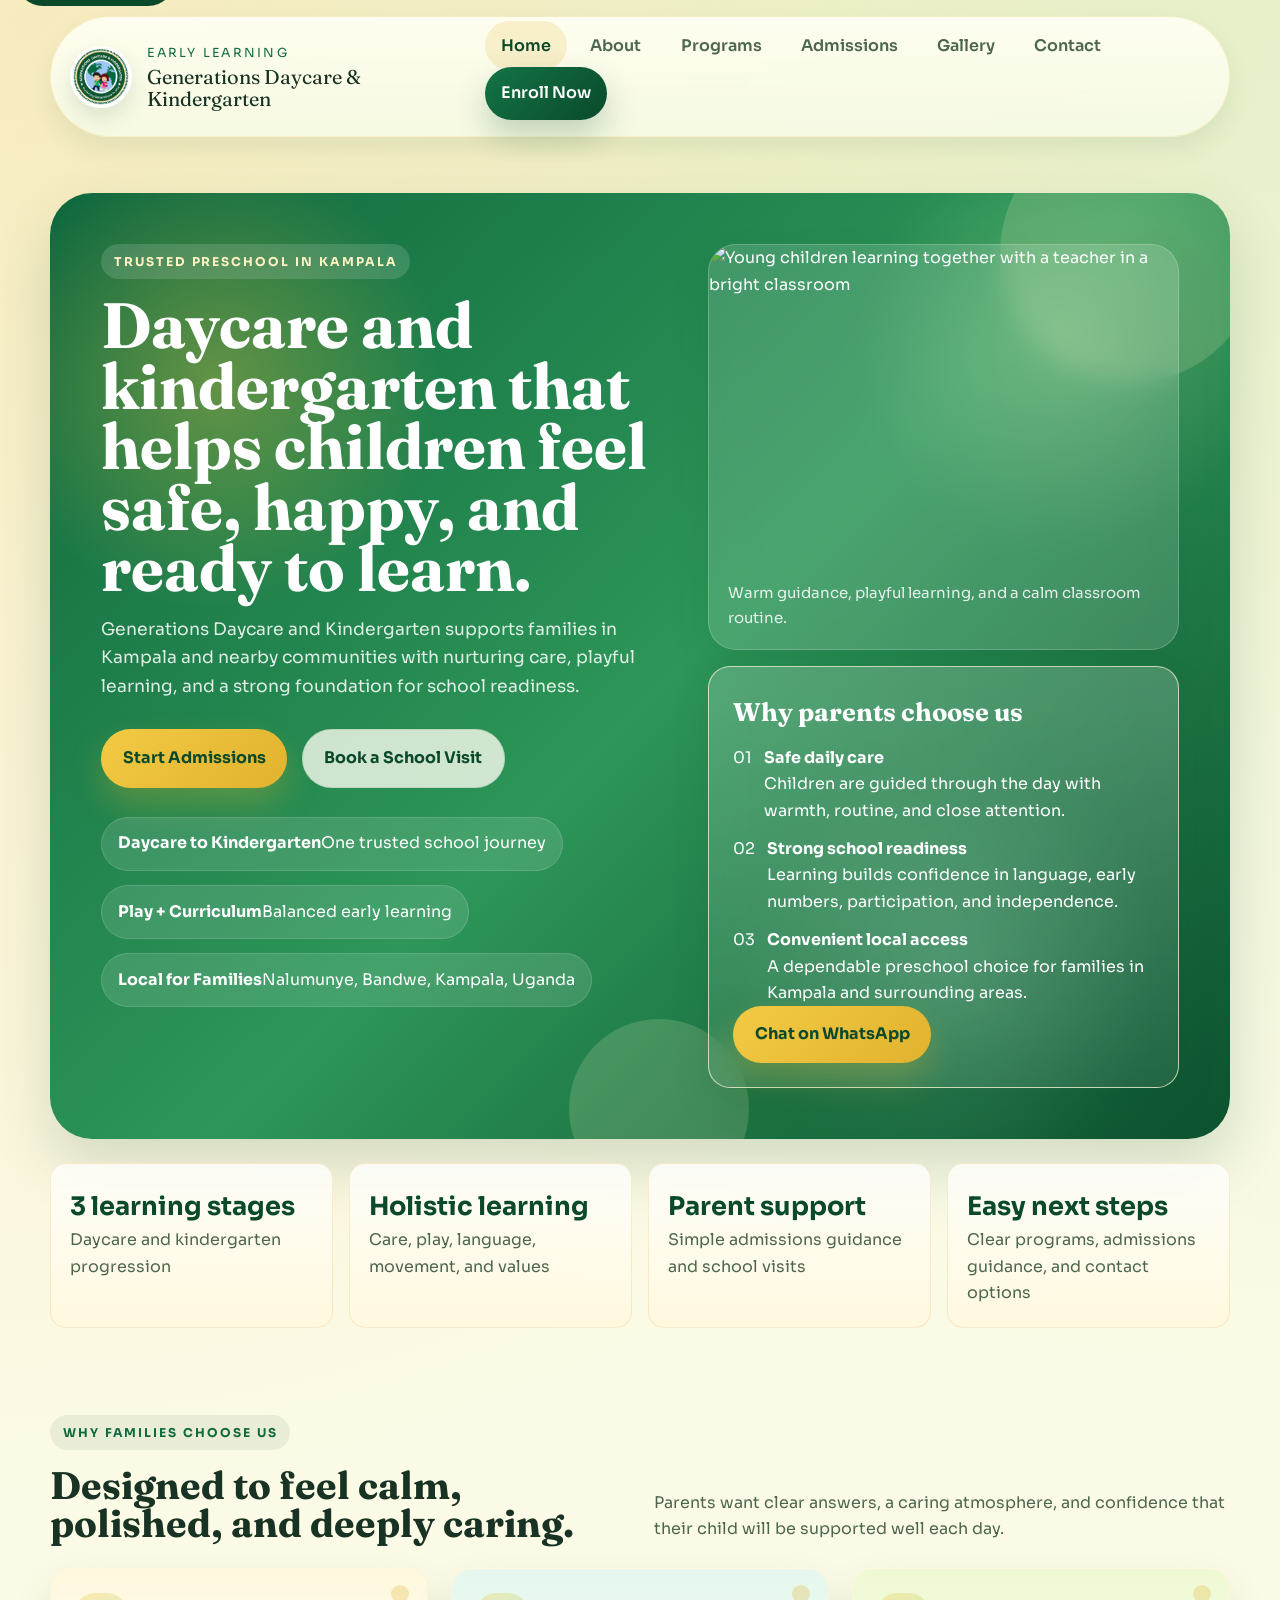
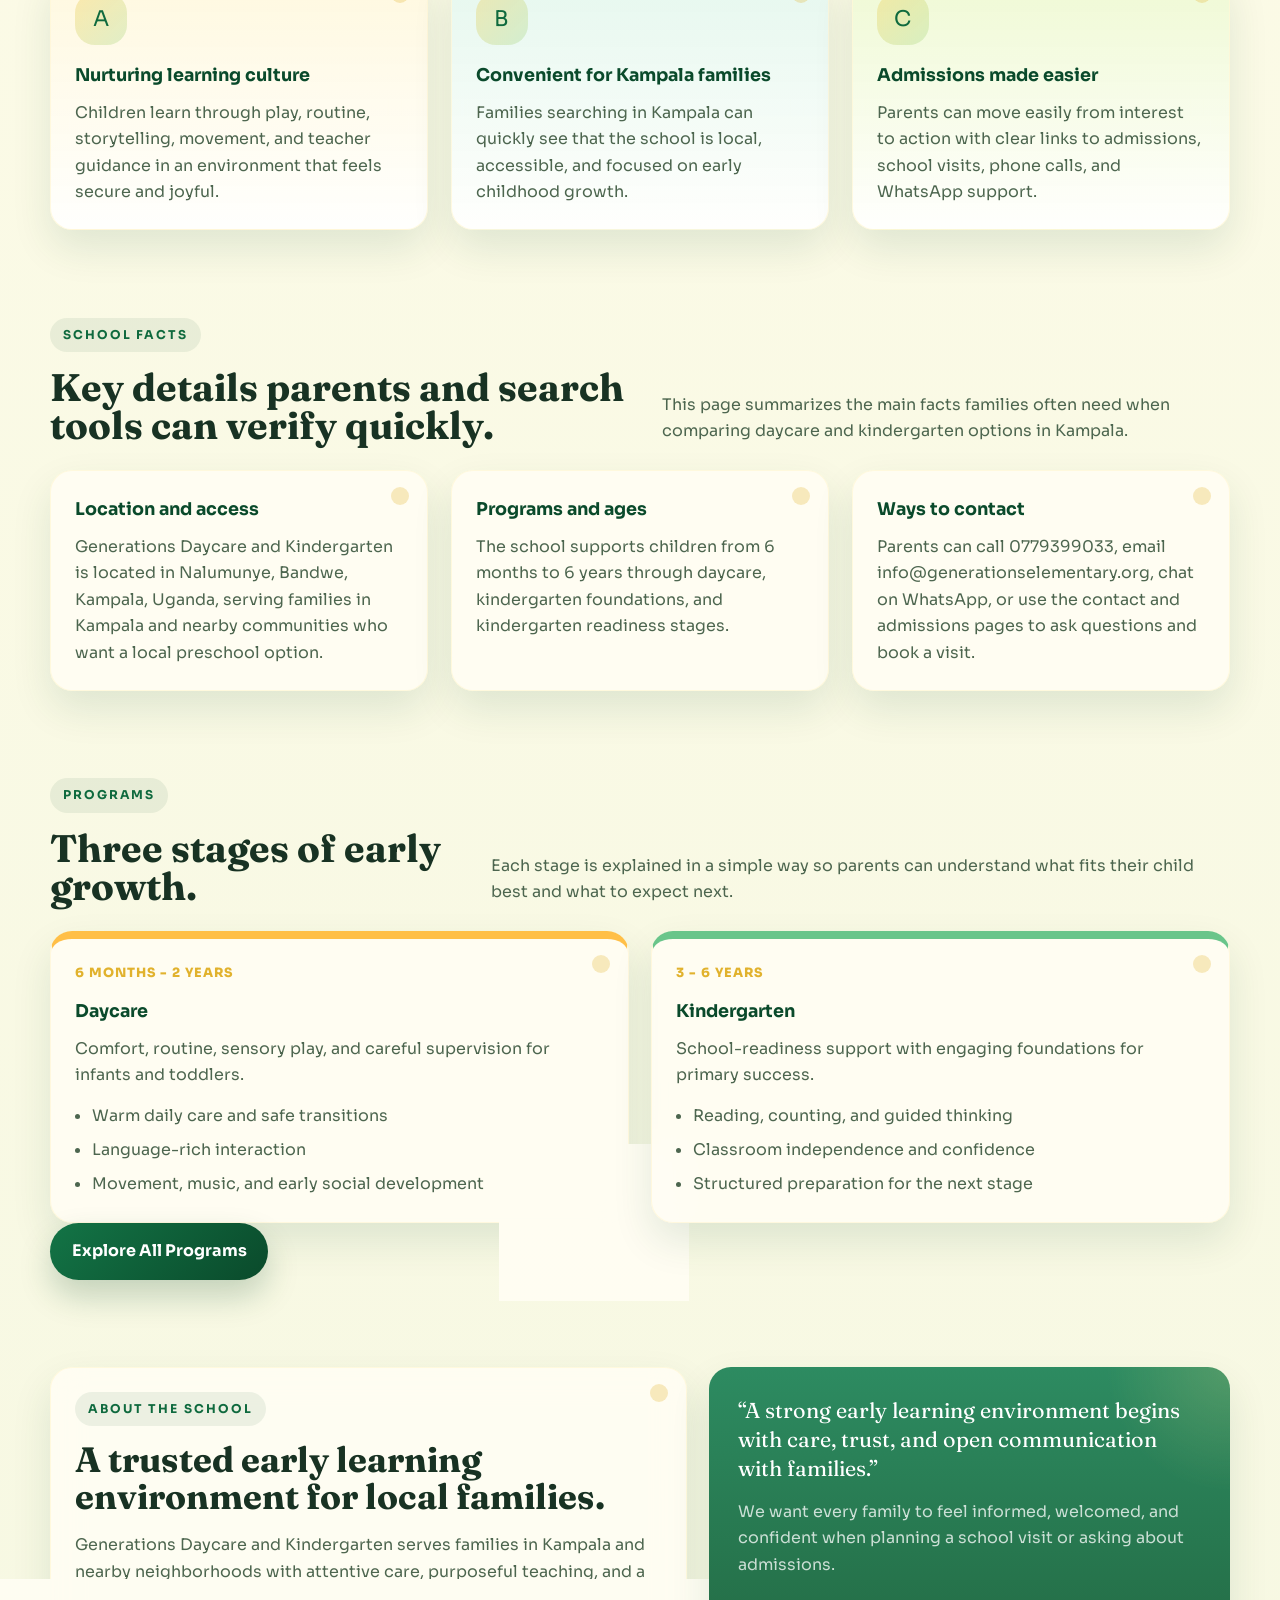
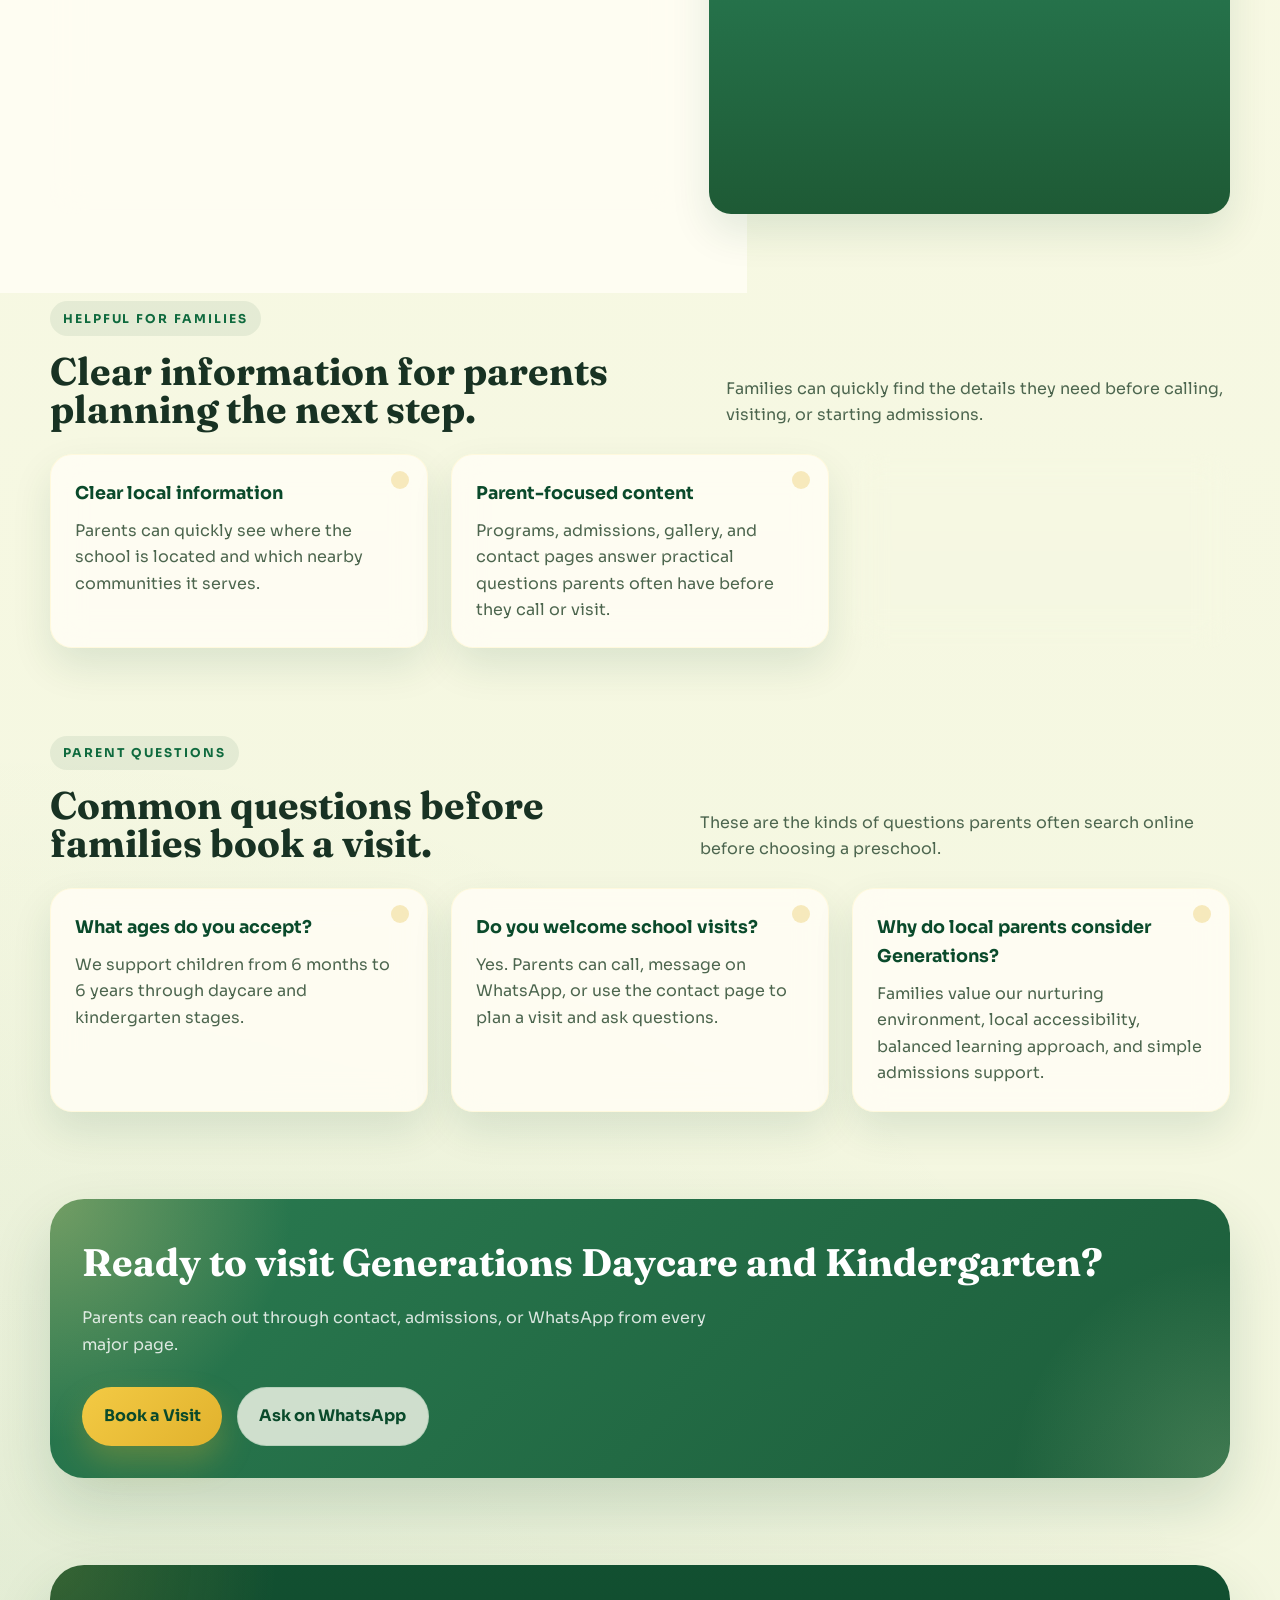
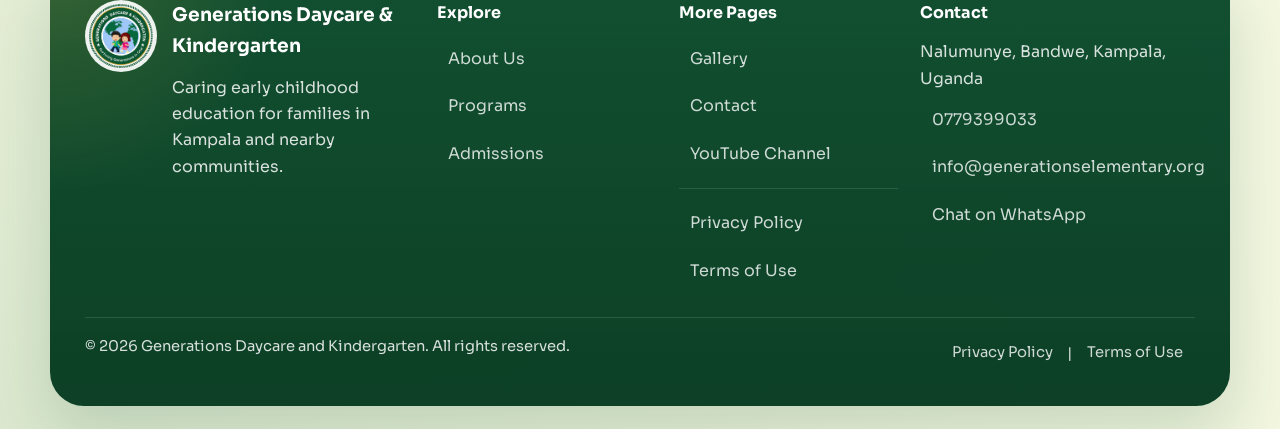
==== commit a41eebdc: "location" ====
--- a/index.html
+++ b/index.html
@@ -4,12 +4,12 @@
     <meta charset="UTF-8">
     <meta name="viewport" content="width=device-width, initial-scale=1.0">
     <title>Daycare &amp; Kindergarten in Kampala | Generations Daycare</title>
-    <meta name="description" content="Looking for a trusted daycare or kindergarten in Kampala? Generations Daycare and Kindergarten offers nurturing care, playful learning, school readiness, and easy admissions support at 7GCC+QG, Kampala, Uganda.">
+    <meta name="description" content="Looking for a trusted daycare or kindergarten in Kampala? Generations Daycare and Kindergarten offers nurturing care, playful learning, school readiness, and easy admissions support in Nalumunye, Bandwe, Kampala, Uganda.">
     <meta name="keywords" content="daycare in Kampala, kindergarten in Kampala, preschool Kampala Uganda, nursery school Kampala, early childhood education Uganda, Generations Daycare and Kindergarten">
     <meta name="robots" content="index, follow, max-image-preview:large, max-snippet:-1, max-video-preview:-1">
     <link rel="canonical" href="https://generationselementary.org/">
     <meta property="og:title" content="Trusted Daycare &amp; Kindergarten in Kampala | Generations">
-    <meta property="og:description" content="Discover a caring preschool in Kampala with daycare, nursery, kindergarten, admissions guidance, and parent-friendly contact options at 7GCC+QG, Kampala, Uganda.">
+    <meta property="og:description" content="Discover a caring preschool in Kampala with daycare, nursery, kindergarten, admissions guidance, and parent-friendly contact options in Nalumunye, Bandwe, Kampala, Uganda.">
     <meta property="og:type" content="website">
     <meta property="og:locale" content="en_UG">
     <meta property="og:url" content="https://generationselementary.org/">
@@ -46,7 +46,7 @@
       "description": "Early childhood education center in Kampala offering daycare, nursery, and kindergarten programs.",
       "address": {
         "@type": "PostalAddress",
-        "streetAddress": "7GCC+QG",
+        "streetAddress": "Nalumunye, Bandwe",
         "addressLocality": "Kampala",
         "addressCountry": "UG"
       },
@@ -98,7 +98,7 @@
           "name": "Where is Generations Daycare and Kindergarten located?",
           "acceptedAnswer": {
             "@type": "Answer",
-            "text": "Generations Daycare and Kindergarten is located at 7GCC+QG, Kampala, Uganda, serving families in Kampala and nearby communities."
+            "text": "Generations Daycare and Kindergarten is located in Nalumunye, Bandwe, Kampala, Uganda, serving families in Kampala and nearby communities."
           }
         },
         {
@@ -157,7 +157,7 @@
                             <ul class="hero-stats">
                                 <li><strong>Daycare to Kindergarten</strong><span>One trusted school journey</span></li>
                                 <li><strong>Play + Curriculum</strong><span>Balanced early learning</span></li>
-                                <li><strong>Local for Families</strong><span>7GCC+QG, Kampala, Uganda</span></li>
+                                <li><strong>Local for Families</strong><span>Nalumunye, Bandwe, Kampala, Uganda</span></li>
                             </ul>
                         </div>
                         <aside class="hero__aside">
@@ -231,7 +231,7 @@
                     <div class="grid-3">
                         <article class="detail-card" data-reveal>
                             <h3>Location and access</h3>
-                            <p>Generations Daycare and Kindergarten is located at 7GCC+QG, Kampala, Uganda, serving families in Kampala and nearby communities who want a local preschool option.</p>
+                            <p>Generations Daycare and Kindergarten is located in Nalumunye, Bandwe, Kampala, Uganda, serving families in Kampala and nearby communities who want a local preschool option.</p>
                         </article>
                         <article class="detail-card" data-reveal>
                             <h3>Programs and ages</h3>
@@ -406,7 +406,7 @@
                     <div>
                         <h4>Contact</h4>
                         <ul class="footer-meta">
-                            <li>7GCC+QG, Kampala, Uganda</li>
+                            <li>Nalumunye, Bandwe, Kampala, Uganda</li>
                             <li><a href="tel:+256779399033">0779399033</a></li>
                             <li><a href="mailto:info@generationselementary.org">info@generationselementary.org</a></li>
                             <li><a class="js-whatsapp-link" href="#">Chat on WhatsApp</a></li>
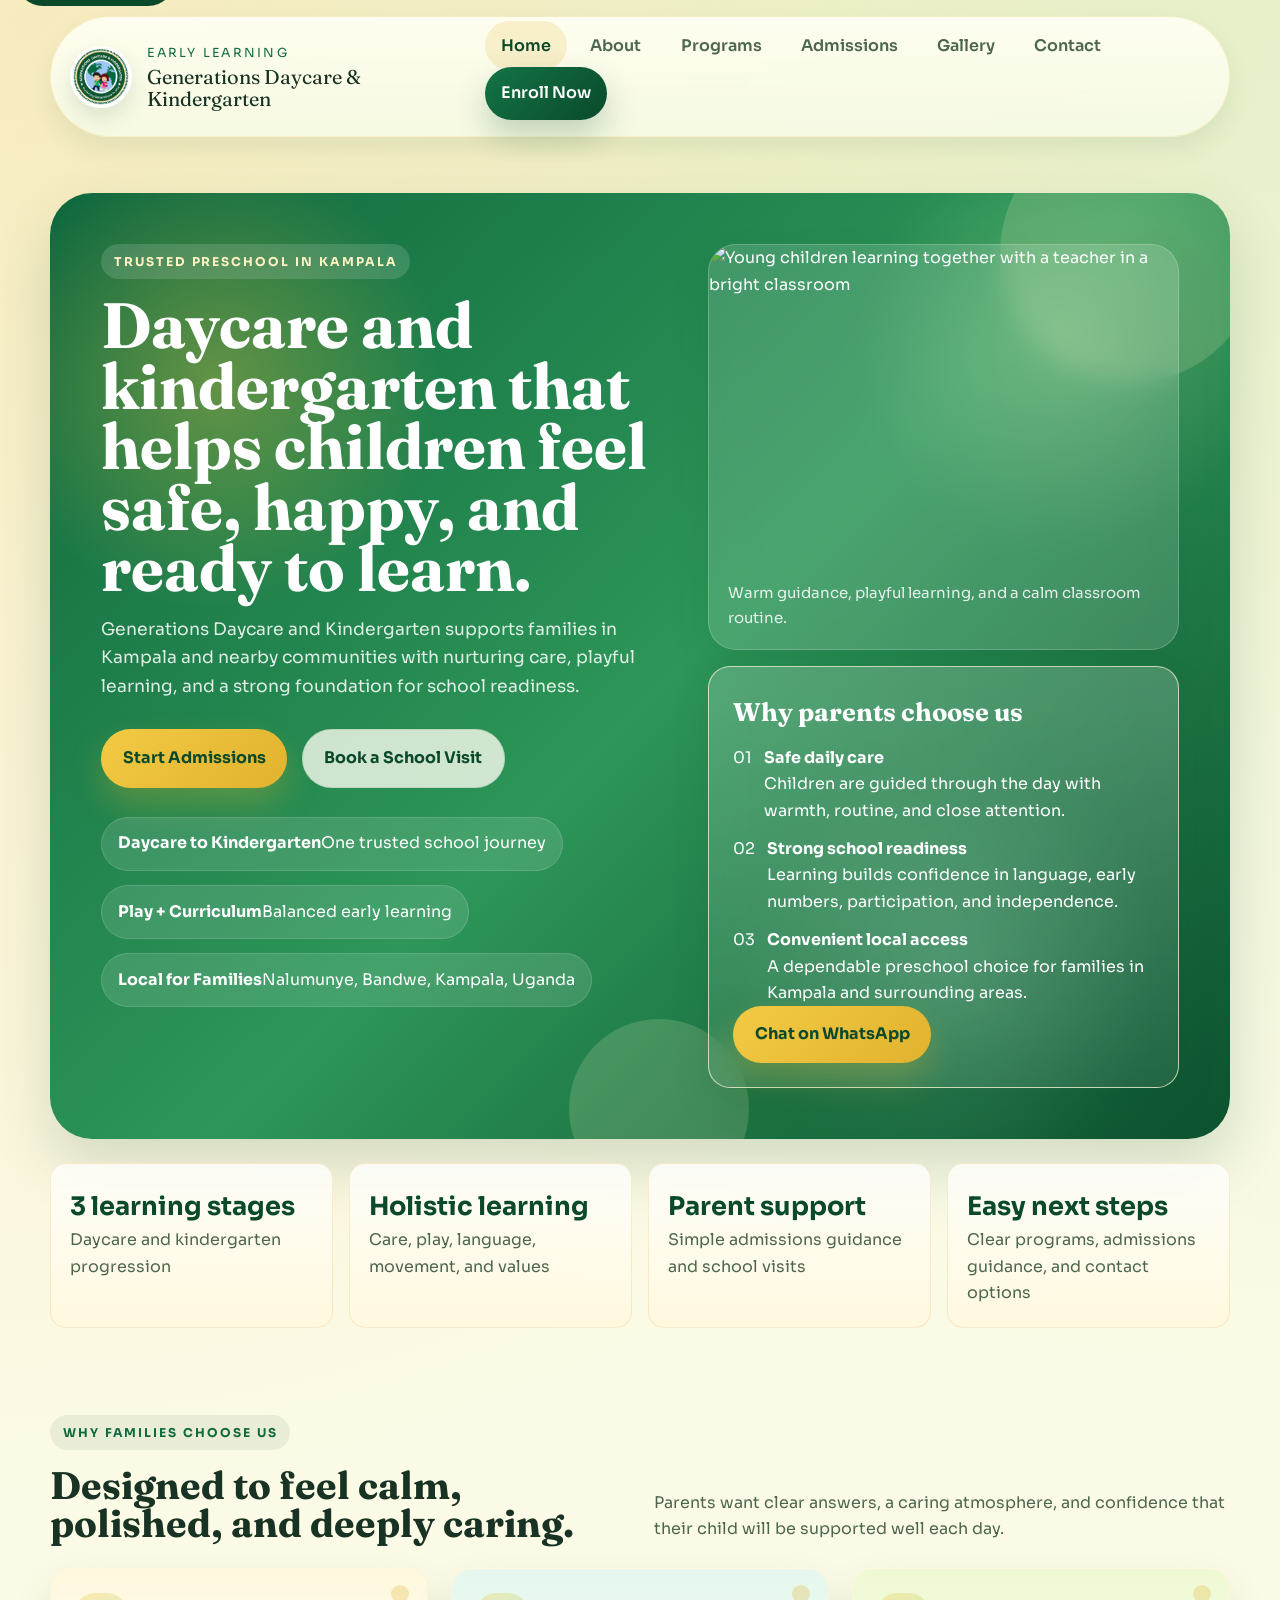
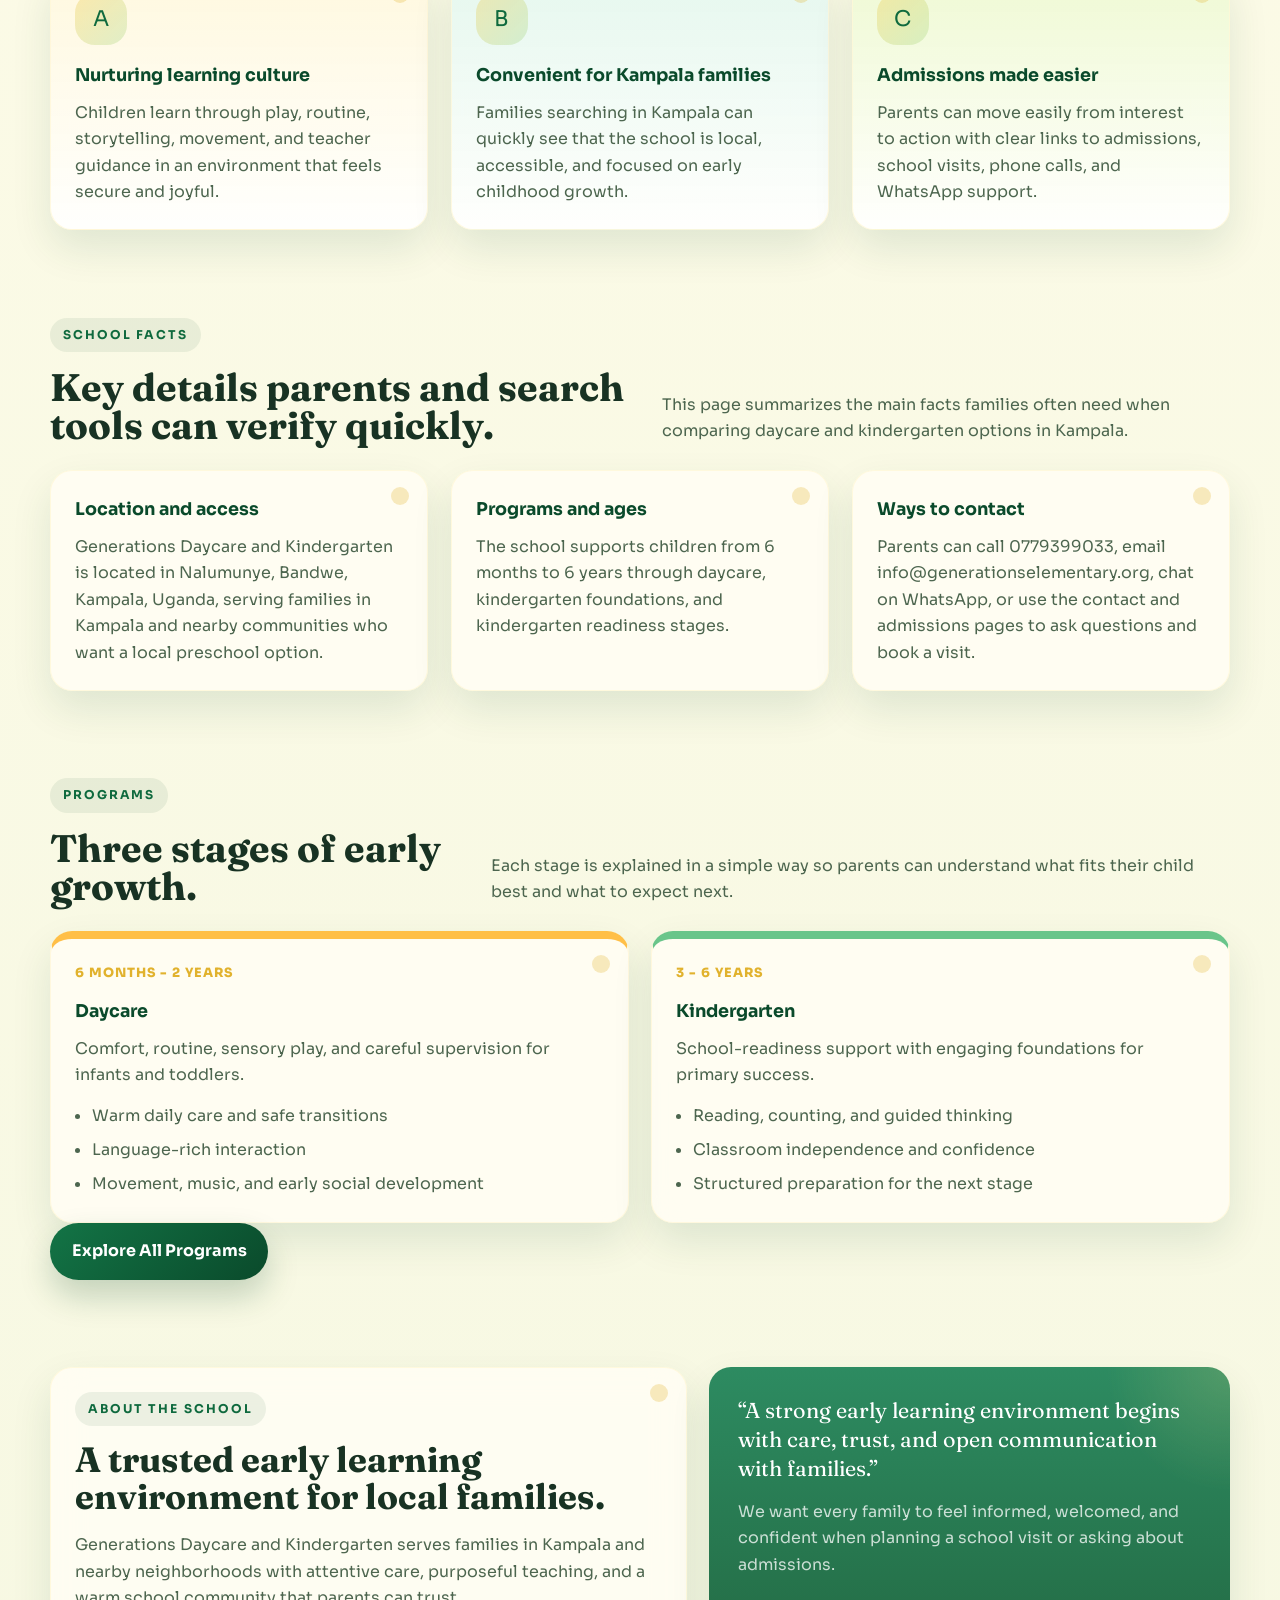
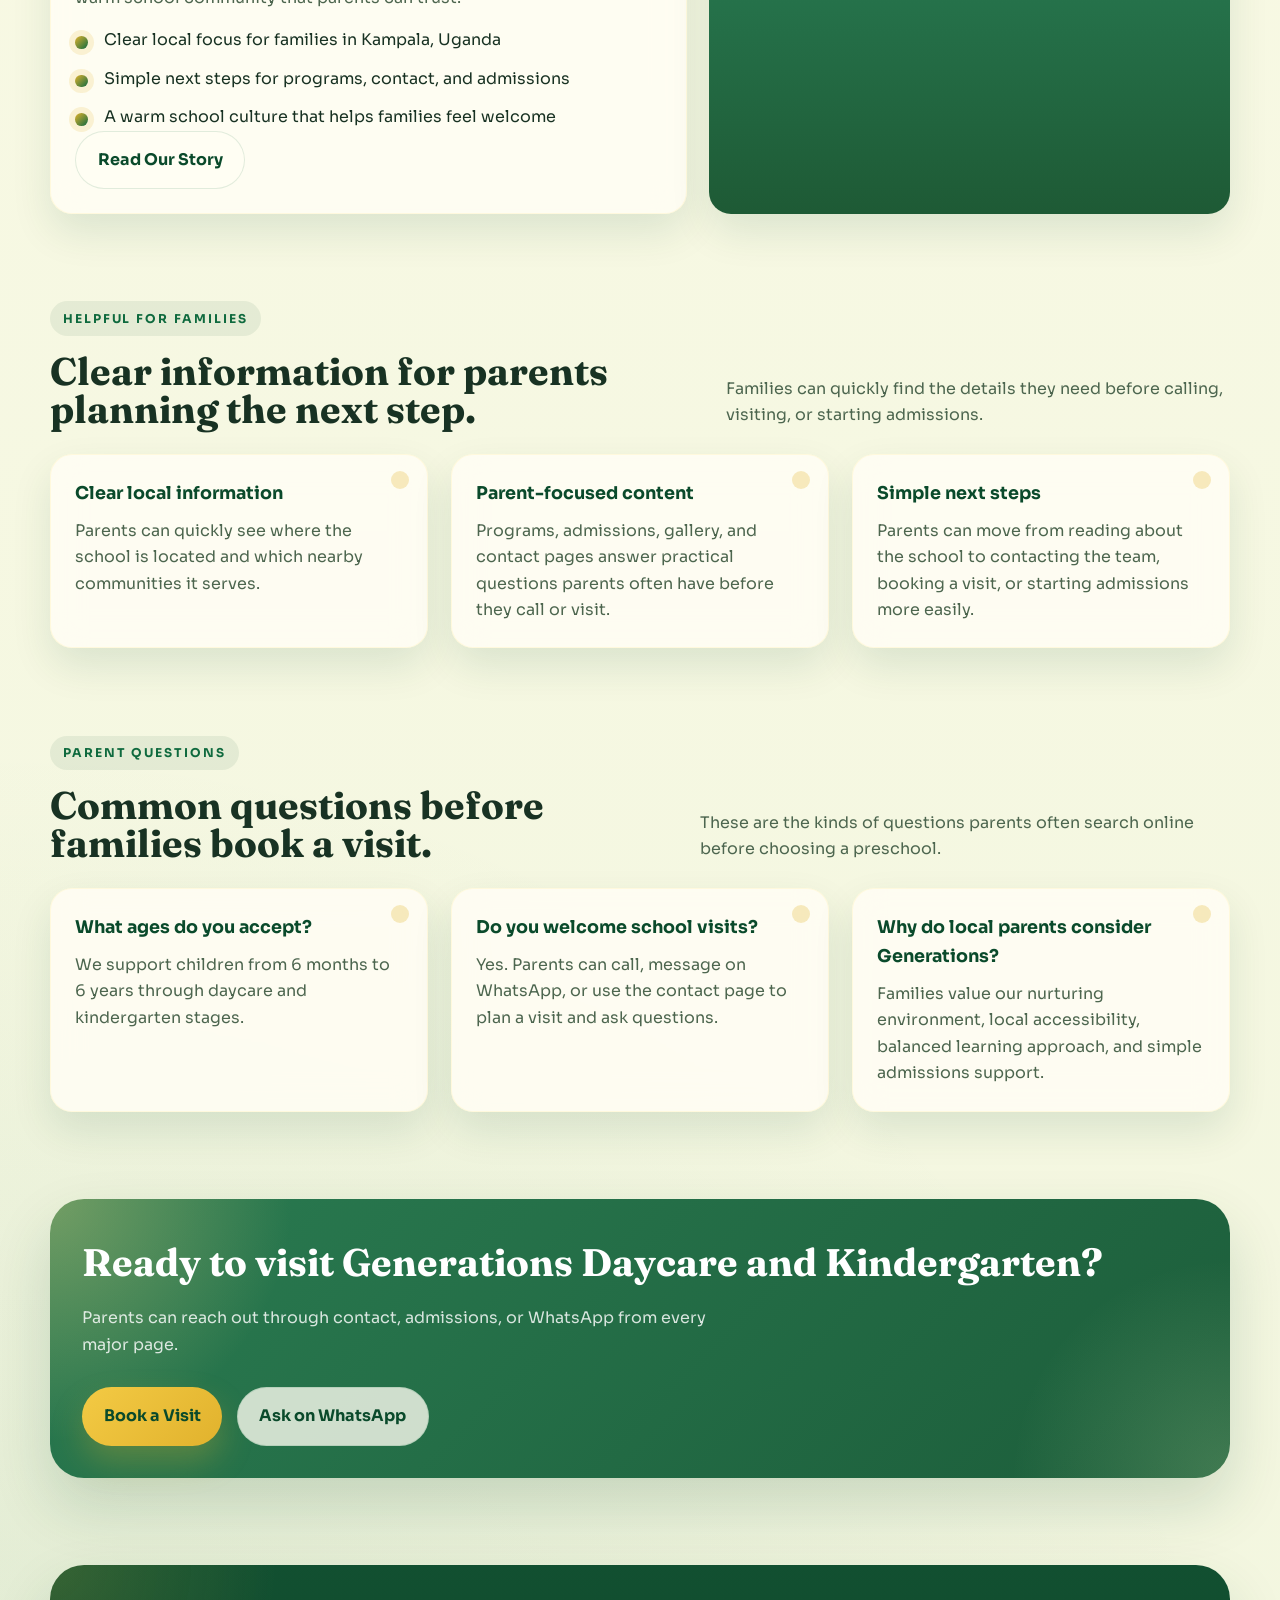
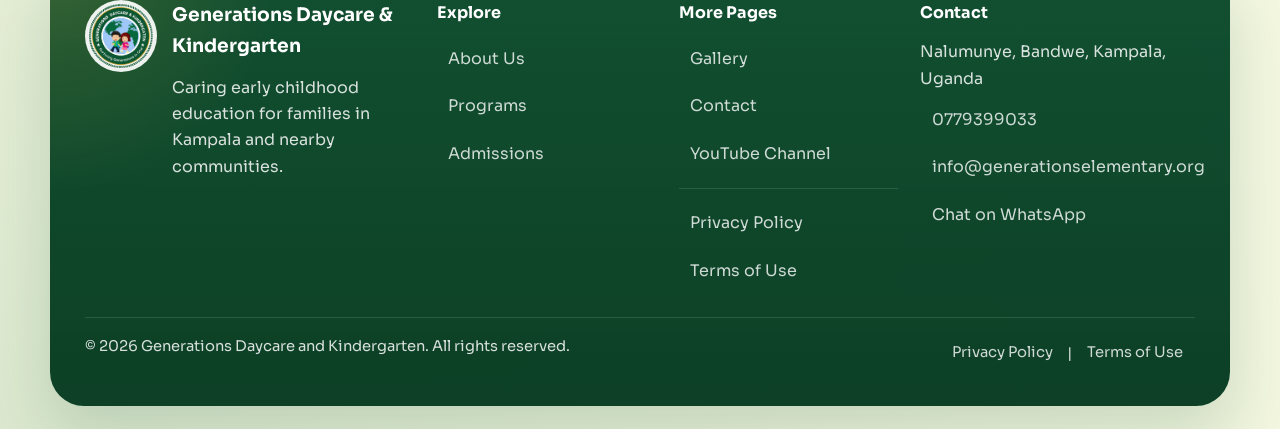
==== commit d2e44756: "seo" ====
--- a/index.html
+++ b/index.html
@@ -16,9 +16,9 @@
     <meta property="og:site_name" content="Generations Daycare and Kindergarten">
     <meta name="twitter:card" content="summary_large_image">
     <meta name="twitter:title" content="Trusted Daycare &amp; Kindergarten in Kampala | Generations">
-    <meta name="twitter:description" content="Daycare, nursery, kindergarten, admissions guidance, and contact details for families in Kampala, Uganda.">
+    <meta name="twitter:description" content="Daycare, nursery, kindergarten, admissions guidance, and contact details for families in Nalumunye, Bandwe, Kampala, Uganda.">
     <meta name="geo.region" content="UG-C">
-    <meta name="geo.placename" content="Kampala">
+    <meta name="geo.placename" content="Nalumunye, Bandwe, Kampala">
     <meta name="theme-color" content="#1e5a35">
     <link rel="preconnect" href="https://fonts.googleapis.com">
     <link rel="preconnect" href="https://fonts.gstatic.com" crossorigin>
@@ -48,12 +48,14 @@
         "@type": "PostalAddress",
         "streetAddress": "Nalumunye, Bandwe",
         "addressLocality": "Kampala",
+        "addressRegion": "Central Region",
         "addressCountry": "UG"
       },
-      "areaServed": ["Kampala", "Uganda"],
+      "areaServed": ["Nalumunye", "Bandwe", "Kampala", "Uganda"],
       "telephone": "+256779399033",
       "email": "info@generationselementary.org",
       "url": "https://generationselementary.org",
+      "hasMap": "https://maps.app.goo.gl/otSAVSasf6trsWTh6?g_st=am",
       "sameAs": [
         "https://maps.app.goo.gl/otSAVSasf6trsWTh6?g_st=am",
         "https://www.youtube.com/@GENERATIONSELEMENTARY-y4c"
